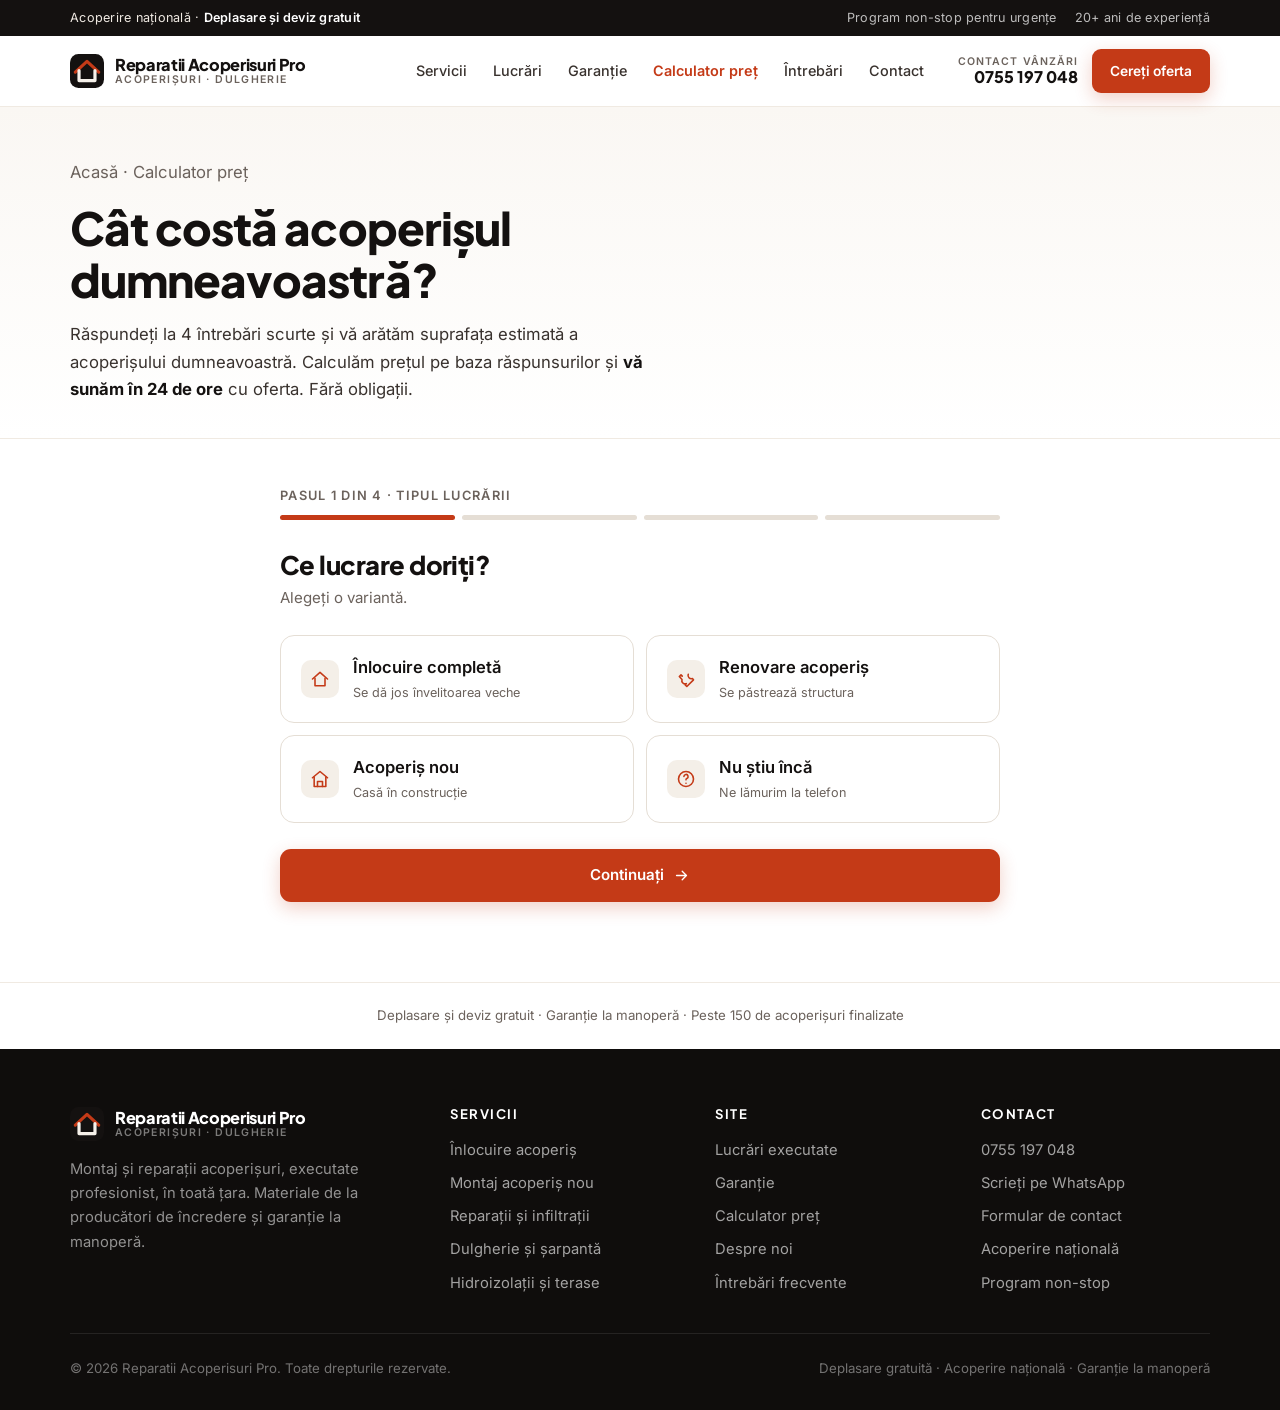
==== calculator-pret/index.html @ f105ec43 "Reparatii Acoperisuri Pro - site initial" ====
<!DOCTYPE html>
<html lang="ro" class="is-loading">
<head>
<meta charset="UTF-8">
<meta name="viewport" content="width=device-width, initial-scale=1">
<title>Calculator preț acoperiș — aflați suprafața acoperișului | Reparatii Acoperisuri Pro</title>
<meta name="description" content="Calculați în 1 minut suprafața acoperișului dumneavoastră și primiți prețul prin telefon în 24 de ore. Deplasare și deviz gratuit, garanție la manoperă.">
<link rel="canonical" href="https://reparatii-acoperisuri-pro.ro/calculator-pret/">
<meta name="robots" content="index, follow, max-image-preview:large">
<meta name="theme-color" content="#ffffff">
<meta property="og:type" content="website">
<meta property="og:locale" content="ro_RO">
<meta property="og:site_name" content="Reparatii Acoperisuri Pro">
<meta property="og:title" content="Calculator preț acoperiș — aflați suprafața acoperișului | Reparatii Acoperisuri Pro">
<meta property="og:description" content="Calculați în 1 minut suprafața acoperișului dumneavoastră și primiți prețul prin telefon în 24 de ore. Deplasare și deviz gratuit, garanție la manoperă.">
<meta property="og:url" content="https://reparatii-acoperisuri-pro.ro/calculator-pret/">
<meta property="og:image" content="https://reparatii-acoperisuri-pro.ro/images/hero-1.webp">
<link rel="icon" href="/favicon.svg" type="image/svg+xml">
<link rel="manifest" href="/site.webmanifest">
<link rel="stylesheet" href="/assets/fonts.css">
<link rel="stylesheet" href="/assets/style.css">

<!-- Google tag (gtag.js) -->
<script async src="https://www.googletagmanager.com/gtag/js?id=AW-18389001468"></script>
<script>
  window.dataLayer = window.dataLayer || [];
  function gtag(){dataLayer.push(arguments);}
  gtag('js', new Date());
  gtag('config', 'AW-18389001468');
</script>
</head>
<body>
<div class="loader" id="loader" aria-hidden="true">
  <svg viewBox="0 0 32 32" fill="none">
    <path class="roof" d="M5 17 L16 7 L27 17" stroke="#C94A1B" stroke-width="3" stroke-linecap="round" stroke-linejoin="round"/>
    <path class="wall" d="M8.5 15.5 L8.5 25 L23.5 25 L23.5 15.5" stroke="#F6F1EA" stroke-width="3" stroke-linecap="round" stroke-linejoin="round"/>
    <line class="tile" x1="12.5" y1="11.3" x2="19.5" y2="11.3" stroke="#F6F1EA" stroke-width="1.6" stroke-linecap="round"/>
    <line class="tile" x1="10.3" y1="14.1" x2="21.7" y2="14.1" stroke="#F6F1EA" stroke-width="1.6" stroke-linecap="round"/>
  </svg>
</div>
<noscript><style>html.is-loading{overflow:visible!important}.loader{display:none!important}</style></noscript>

<div class="topbar"><div class="wrap">
  <span>Acoperire națională · <b>Deplasare și deviz gratuit</b></span>
  <span class="tb-r"><span>Program non-stop pentru urgențe</span><span>20+ ani de experiență</span></span>
</div></div>

<header class="hdr">
  <div class="wrap">
    <a class="brand" href="/"><svg viewBox="0 0 32 32" aria-hidden="true"><rect width="32" height="32" rx="8" fill="#141110"/><path d="M5 17 L16 7 L27 17" stroke="#c43a17" stroke-width="3" stroke-linecap="round" stroke-linejoin="round" fill="none"/><path d="M8.5 15.5 L8.5 25 L23.5 25 L23.5 15.5" stroke="#F6F1EA" stroke-width="3" stroke-linecap="round" stroke-linejoin="round" fill="none"/></svg><span class="brand-t"><b>Reparatii Acoperisuri Pro</b><span>Acoperișuri · Dulgherie</span></span></a>
    <nav class="nav"><a href="/servicii/">Servicii</a><a href="/lucrari/">Lucrări</a><a href="/recenzii/">Garanție</a><a href="/calculator-pret/" class="on">Calculator preț</a><a href="/intrebari-frecvente/">Întrebări</a><a href="/contact/">Contact</a></nav>
    <div class="hdr-cta">
      <a class="hdr-tel" href="tel:+40755197048"><span>Contact vânzări</span><b>0755 197 048</b></a>
      <a class="btn btn-p btn-sm" href="/calculator-pret/">Cereți oferta</a>
    </div>
    <button class="burger" aria-label="Meniu" aria-expanded="false"><span></span></button>
  </div>
  <nav class="mnav">
    <a href="/servicii/">Servicii</a><a href="/lucrari/">Lucrări</a><a href="/recenzii/">Garanție</a><a href="/calculator-pret/" class="on">Calculator preț</a><a href="/intrebari-frecvente/">Întrebări</a><a href="/contact/">Contact</a>
    <div class="m-act">
      <a class="btn btn-d btn-blk" href="tel:+40755197048"><svg viewBox="0 0 24 24" fill="none" stroke="currentColor" stroke-width="1.9" stroke-linecap="round" stroke-linejoin="round" aria-hidden="true"><path d="M22 16.9v3a2 2 0 0 1-2.2 2 19.8 19.8 0 0 1-8.6-3.1 19.5 19.5 0 0 1-6-6A19.8 19.8 0 0 1 2.1 4.2 2 2 0 0 1 4.1 2h3a2 2 0 0 1 2 1.7c.1 1 .4 1.9.7 2.8a2 2 0 0 1-.5 2.1L8.1 9.9a16 16 0 0 0 6 6l1.3-1.2a2 2 0 0 1 2.1-.5c.9.3 1.8.6 2.8.7a2 2 0 0 1 1.7 2z"/></svg> 0755 197 048</a>
      <a class="btn btn-p btn-blk" href="/calculator-pret/">Cereți oferta</a>
    </div>
  </nav>
</header>
<main>
<section class="calc-hero">
  <div class="wrap">
    <p class="crumb"><a href="/">Acasă</a> · Calculator preț</p>
    <h1>Cât costă acoperișul dumneavoastră?</h1>
    <p>Răspundeți la 4 întrebări scurte și vă arătăm suprafața estimată a acoperișului dumneavoastră. Calculăm prețul pe baza răspunsurilor și <b>vă sunăm în 24 de ore</b> cu oferta. Fără obligații.</p>
  </div>
</section>

<div class="calcwrap" id="calc">
  <p class="prog-l">Pasul 1 din 4 · Tipul lucrării</p>
  <div class="prog"><i class="on"></i><i></i><i></i><i></i></div>

  <!-- STEP 1 -->
  <div class="stepbox on">
    <h2>Ce lucrare doriți?</h2>
    <p class="sh">Alegeți o variantă.</p>
    <div class="ferr">Vă rugăm să alegeți o variantă pentru a continua.</div>
    <div class="opts">
      <button type="button" class="opt" data-k="lucrare" data-v="Înlocuire completă"><span class="oi"><svg viewBox="0 0 24 24" fill="none" stroke="currentColor" stroke-width="1.9" stroke-linecap="round" stroke-linejoin="round" aria-hidden="true"><path d="M3 12L12 4l9 8"/><path d="M6 11v9h12v-9"/></svg></span><span>Înlocuire completă<small>Se dă jos învelitoarea veche</small></span></button>
      <button type="button" class="opt" data-k="lucrare" data-v="Renovare acoperiș"><span class="oi"><svg viewBox="0 0 24 24" fill="none" stroke="currentColor" stroke-width="1.9" stroke-linecap="round" stroke-linejoin="round" aria-hidden="true"><path d="M14.7 6.3a4 4 0 0 0 5 5.2L21 13l-8 8-2-2 1.4-1.4a4 4 0 0 1-5.2-5L4 9l2-2 1.5 1.5"/></svg></span><span>Renovare acoperiș<small>Se păstrează structura</small></span></button>
      <button type="button" class="opt" data-k="lucrare" data-v="Acoperiș nou"><span class="oi"><svg viewBox="0 0 24 24" fill="none" stroke="currentColor" stroke-width="1.9" stroke-linecap="round" stroke-linejoin="round" aria-hidden="true"><path d="M3 10.5L12 3l9 7.5"/><path d="M5 9.5V21h14V9.5"/><path d="M9 21v-6h6v6"/></svg></span><span>Acoperiș nou<small>Casă în construcție</small></span></button>
      <button type="button" class="opt" data-k="lucrare" data-v="Nu știu încă"><span class="oi"><svg viewBox="0 0 24 24" fill="none" stroke="currentColor" stroke-width="1.9" stroke-linecap="round" stroke-linejoin="round" aria-hidden="true"><circle cx="12" cy="12" r="9"/><path d="M9.5 9a2.5 2.5 0 1 1 3.5 2.3c-.6.3-1 .9-1 1.7"/><path d="M12 17h.01"/></svg></span><span>Nu știu încă<small>Ne lămurim la telefon</small></span></button>
    </div>
    <div class="navrow"><button type="button" class="btn btn-p" data-next>Continuați <svg viewBox="0 0 24 24" fill="none" stroke="currentColor" stroke-width="1.9" stroke-linecap="round" stroke-linejoin="round" aria-hidden="true"><path d="M5 12h14M13 6l6 6-6 6"/></svg></button></div>
  </div>

  <!-- STEP 2 -->
  <div class="stepbox">
    <h2>Ce formă are acoperișul?</h2>
    <p class="sh">Alegeți varianta cea mai apropiată.</p>
    <div class="ferr">Vă rugăm să alegeți o variantă pentru a continua.</div>
    <div class="opts">
      <button type="button" class="opt" data-k="forma" data-v="In doua ape"><span class="oi"><svg viewBox="0 0 24 24" fill="none" stroke="currentColor" stroke-width="1.9" stroke-linecap="round" stroke-linejoin="round" aria-hidden="true"><path d="M2 14L12 4l10 10"/><path d="M5 14v6h14v-6"/></svg></span><span>În două ape<small>Cea mai întâlnită formă</small></span></button>
      <button type="button" class="opt" data-k="forma" data-v="In patru ape"><span class="oi"><svg viewBox="0 0 24 24" fill="none" stroke="currentColor" stroke-width="1.9" stroke-linecap="round" stroke-linejoin="round" aria-hidden="true"><path d="M2 13l10-8 10 8"/><path d="M7 13l5-5 5 5"/><path d="M4 13v7h16v-7"/></svg></span><span>În patru ape<small>Pante pe toate laturile</small></span></button>
      <button type="button" class="opt" data-k="forma" data-v="Sarpanta complexa"><span class="oi"><svg viewBox="0 0 24 24" fill="none" stroke="currentColor" stroke-width="1.9" stroke-linecap="round" stroke-linejoin="round" aria-hidden="true"><path d="M2 12l5-5 5 5"/><path d="M12 12l5-5 5 5"/><path d="M4 12v8h16v-8"/></svg></span><span>Șarpantă complexă<small>Lucarne, dolii, forme multiple</small></span></button>
      <button type="button" class="opt" data-k="forma" data-v="Acoperis plat"><span class="oi"><svg viewBox="0 0 24 24" fill="none" stroke="currentColor" stroke-width="1.9" stroke-linecap="round" stroke-linejoin="round" aria-hidden="true"><path d="M3 9h18"/><path d="M5 9v11h14V9"/><path d="M3 9l9-4 9 4"/></svg></span><span>Acoperiș plat<small>Terasă sau pantă minimă</small></span></button>
    </div>
    <div class="navrow"><button type="button" class="btn btn-o" data-back>Înapoi</button><button type="button" class="btn btn-p" data-next>Continuați <svg viewBox="0 0 24 24" fill="none" stroke="currentColor" stroke-width="1.9" stroke-linecap="round" stroke-linejoin="round" aria-hidden="true"><path d="M5 12h14M13 6l6 6-6 6"/></svg></button></div>
  </div>

  <!-- STEP 3 -->
  <div class="stepbox">
    <h2>Dimensiunile clădirii și învelitoarea actuală</h2>
    <p class="sh">Este suficientă dimensiunea aproximativă, în metri.</p>
    <div class="ferr">Vă rugăm să completați ambele dimensiuni și să alegeți învelitoarea actuală.</div>
    <div class="f2" style="margin-bottom:18px">
      <div class="field"><label for="lng">Lungimea clădirii (m)</label><input id="lng" name="lungime" type="number" inputmode="decimal" min="1" step="0.5" placeholder="ex. 12"></div>
      <div class="field"><label for="lat">Lățimea clădirii (m)</label><input id="lat" name="latime" type="number" inputmode="decimal" min="1" step="0.5" placeholder="ex. 9"></div>
    </div>
    <p class="prog-l" style="margin-bottom:11px">Învelitoarea actuală</p>
    <div class="opts">
      <button type="button" class="opt" data-k="invelitoare" data-v="Țiglă ceramică"><span class="oi"><svg viewBox="0 0 24 24" fill="none" stroke="currentColor" stroke-width="1.9" stroke-linecap="round" stroke-linejoin="round" aria-hidden="true"><path d="M12 2l9 5-9 5-9-5z"/><path d="M3 12l9 5 9-5"/><path d="M3 17l9 5 9-5"/></svg></span><span>Țiglă ceramică</span></button>
      <button type="button" class="opt" data-k="invelitoare" data-v="Țiglă metalică"><span class="oi"><svg viewBox="0 0 24 24" fill="none" stroke="currentColor" stroke-width="1.9" stroke-linecap="round" stroke-linejoin="round" aria-hidden="true"><path d="M12 2l9 5-9 5-9-5z"/><path d="M3 12l9 5 9-5"/><path d="M3 17l9 5 9-5"/></svg></span><span>Țiglă metalică</span></button>
      <button type="button" class="opt" data-k="invelitoare" data-v="Azbociment (eternit)"><span class="oi"><svg viewBox="0 0 24 24" fill="none" stroke="currentColor" stroke-width="1.9" stroke-linecap="round" stroke-linejoin="round" aria-hidden="true"><path d="M12 2l9 5-9 5-9-5z"/><path d="M3 12l9 5 9-5"/><path d="M3 17l9 5 9-5"/></svg></span><span>Azbociment (eternit)</span></button>
      <button type="button" class="opt" data-k="invelitoare" data-v="Tablă"><span class="oi"><svg viewBox="0 0 24 24" fill="none" stroke="currentColor" stroke-width="1.9" stroke-linecap="round" stroke-linejoin="round" aria-hidden="true"><path d="M12 2l9 5-9 5-9-5z"/><path d="M3 12l9 5 9-5"/><path d="M3 17l9 5 9-5"/></svg></span><span>Tablă</span></button>
      <button type="button" class="opt" data-k="invelitoare" data-v="Șindrilă"><span class="oi"><svg viewBox="0 0 24 24" fill="none" stroke="currentColor" stroke-width="1.9" stroke-linecap="round" stroke-linejoin="round" aria-hidden="true"><path d="M12 2l9 5-9 5-9-5z"/><path d="M3 12l9 5 9-5"/><path d="M3 17l9 5 9-5"/></svg></span><span>Șindrilă</span></button>
      <button type="button" class="opt" data-k="invelitoare" data-v="Nu este nimic montat"><span class="oi"><svg viewBox="0 0 24 24" fill="none" stroke="currentColor" stroke-width="1.9" stroke-linecap="round" stroke-linejoin="round" aria-hidden="true"><path d="M12 2l9 5-9 5-9-5z"/><path d="M3 12l9 5 9-5"/><path d="M3 17l9 5 9-5"/></svg></span><span>Nu este nimic montat</span></button>
    </div>
    <div class="res">
      <span>Suprafața estimată a acoperișului</span>
      <b id="mpOut">– m²</b>
      <p>Valoare orientativă, calculată din dimensiunile introduse. Suprafața exactă rezultă din măsurătoarea gratuită la fața locului.</p>
    </div>
    <div class="navrow"><button type="button" class="btn btn-o" data-back>Înapoi</button><button type="button" class="btn btn-p" data-next>Continuați <svg viewBox="0 0 24 24" fill="none" stroke="currentColor" stroke-width="1.9" stroke-linecap="round" stroke-linejoin="round" aria-hidden="true"><path d="M5 12h14M13 6l6 6-6 6"/></svg></button></div>
  </div>

  <!-- STEP 4 -->
  <div class="stepbox">
    <h2>Unde vă trimitem prețul?</h2>
    <p class="sh">Calculăm prețul pe baza răspunsurilor dumneavoastră și vă sunăm în 24 de ore.</p>
    <div class="ferr">Vă rugăm să completați numele, telefonul și localitatea.</div>
    <form id="calcForm" novalidate>
      <input class="hp" type="text" name="company" tabindex="-1" autocomplete="off" aria-hidden="true">
      <div class="fgrid">
        <div class="f2">
          <div class="field"><label for="cn">Nume <i>*</i></label><input id="cn" name="nume" type="text" autocomplete="name" placeholder="Numele dumneavoastră"></div>
          <div class="field"><label for="cp">Telefon <i>*</i></label><input id="cp" name="telefon" type="tel" inputmode="tel" autocomplete="tel" placeholder="07xx xxx xxx"></div>
        </div>
        <div class="field"><label for="co">Localitate / județ <i>*</i></label><input id="co" name="oras" type="text" placeholder="Unde este lucrarea?"></div>
      </div>
      <div class="navrow"><button type="button" class="btn btn-o" data-back>Înapoi</button><button class="btn btn-p" type="submit">Trimiteți solicitarea</button></div>
      <p class="fnote" style="margin-top:14px">Fără obligații. Sau sunați direct: <a href="tel:+40755197048"><b>0755 197 048</b></a></p>
    </form>
  </div>

  <div class="calc-done" id="calcDone">
    <h2>Solicitarea a fost pregătită</h2>
    <p id="doneSum" style="font-weight:600"></p>
    <p>Solicitarea a fost trimisă pe email, cu toate datele completate. Vă sunăm în cel mai scurt timp cu prețul pentru lucrarea dumneavoastră.</p>
    <a class="btn btn-p" href="tel:+40755197048"><svg viewBox="0 0 24 24" fill="none" stroke="currentColor" stroke-width="1.9" stroke-linecap="round" stroke-linejoin="round" aria-hidden="true"><path d="M22 16.9v3a2 2 0 0 1-2.2 2 19.8 19.8 0 0 1-8.6-3.1 19.5 19.5 0 0 1-6-6A19.8 19.8 0 0 1 2.1 4.2 2 2 0 0 1 4.1 2h3a2 2 0 0 1 2 1.7c.1 1 .4 1.9.7 2.8a2 2 0 0 1-.5 2.1L8.1 9.9a16 16 0 0 0 6 6l1.3-1.2a2 2 0 0 1 2.1-.5c.9.3 1.8.6 2.8.7a2 2 0 0 1 1.7 2z"/></svg> Sau sunați acum · 0755 197 048</a>
  </div>
</div>

<div class="miniftr"><div class="wrap">Deplasare și deviz gratuit · Garanție la manoperă · Peste 150 de acoperișuri finalizate</div></div>
</main><nav class="bar" aria-label="Acțiuni rapide">
  <a class="b1" href="tel:+40755197048"><svg viewBox="0 0 24 24" fill="none" stroke="currentColor" stroke-width="1.9" stroke-linecap="round" stroke-linejoin="round" aria-hidden="true"><path d="M22 16.9v3a2 2 0 0 1-2.2 2 19.8 19.8 0 0 1-8.6-3.1 19.5 19.5 0 0 1-6-6A19.8 19.8 0 0 1 2.1 4.2 2 2 0 0 1 4.1 2h3a2 2 0 0 1 2 1.7c.1 1 .4 1.9.7 2.8a2 2 0 0 1-.5 2.1L8.1 9.9a16 16 0 0 0 6 6l1.3-1.2a2 2 0 0 1 2.1-.5c.9.3 1.8.6 2.8.7a2 2 0 0 1 1.7 2z"/></svg><span>Sunați</span></a>
  <a class="b2" href="https://wa.me/40755197048?text=Bun%C4%83%20ziua%21%20A%C8%99%20dori%20o%20ofert%C4%83%20pentru%20lucr%C4%83ri%20la%20acoperi%C8%99." target="_blank" rel="noopener"><svg viewBox="0 0 24 24" fill="currentColor" aria-hidden="true"><path d="M17.472 14.382c-.297-.149-1.758-.867-2.03-.967-.273-.099-.471-.148-.67.15-.197.297-.767.966-.94 1.164-.173.199-.347.223-.644.075-.297-.15-1.255-.463-2.39-1.475-.883-.788-1.48-1.761-1.653-2.059-.173-.297-.018-.458.13-.606.134-.133.298-.347.446-.52.149-.174.198-.298.298-.497.099-.198.05-.371-.025-.52-.075-.149-.669-1.612-.916-2.207-.242-.579-.487-.5-.669-.51-.173-.008-.371-.01-.57-.01-.198 0-.52.074-.792.372-.272.297-1.04 1.016-1.04 2.479 0 1.462 1.065 2.875 1.213 3.074.149.198 2.096 3.2 5.077 4.487.709.306 1.262.489 1.694.625.712.227 1.36.195 1.871.118.571-.085 1.758-.719 2.006-1.413.248-.694.248-1.289.173-1.413-.074-.124-.272-.198-.57-.347m-5.421 7.403h-.004a9.87 9.87 0 01-5.031-1.378l-.361-.214-3.741.982.998-3.648-.235-.374a9.86 9.86 0 01-1.51-5.26c.001-5.45 4.436-9.884 9.888-9.884 2.64 0 5.122 1.03 6.988 2.898a9.825 9.825 0 012.893 6.994c-.003 5.45-4.437 9.884-9.885 9.884m8.413-18.297A11.815 11.815 0 0012.05 0C5.495 0 .16 5.335.157 11.892c0 2.096.547 4.142 1.588 5.945L.057 24l6.305-1.654a11.882 11.882 0 005.683 1.448h.005c6.554 0 11.89-5.335 11.893-11.893a11.821 11.821 0 00-3.48-8.413Z"/></svg><span>WhatsApp</span></a>
  <a class="b3" href="/calculator-pret/"><svg viewBox="0 0 24 24" fill="none" stroke="currentColor" stroke-width="1.9" stroke-linecap="round" stroke-linejoin="round" aria-hidden="true"><rect x="4" y="2" width="16" height="20" rx="2"/><path d="M8 6h8M8 10h2M12 10h2M16 10h.01M8 14h2M12 14h2M16 14h.01M8 18h6"/></svg><span>Ofertă</span></a>
</nav><footer class="ftr">
  <div class="wrap">
    <div class="ftr-g">
      <div>
        <a class="brand" href="/"><svg viewBox="0 0 32 32" aria-hidden="true"><rect width="32" height="32" rx="8" fill="#141110"/><path d="M5 17 L16 7 L27 17" stroke="#c43a17" stroke-width="3" stroke-linecap="round" stroke-linejoin="round" fill="none"/><path d="M8.5 15.5 L8.5 25 L23.5 25 L23.5 15.5" stroke="#F6F1EA" stroke-width="3" stroke-linecap="round" stroke-linejoin="round" fill="none"/></svg><span class="brand-t"><b>Reparatii Acoperisuri Pro</b><span>Acoperișuri · Dulgherie</span></span></a>
        <p class="fdesc">Montaj și reparații acoperișuri, executate profesionist, în toată țara. Materiale de la producători de încredere și garanție la manoperă.</p>
      </div>
      <div>
        <h4>Servicii</h4>
        <ul>
          <li><a href="/servicii/">Înlocuire acoperiș</a></li>
          <li><a href="/servicii/">Montaj acoperiș nou</a></li>
          <li><a href="/servicii/">Reparații și infiltrații</a></li>
          <li><a href="/servicii/">Dulgherie și șarpantă</a></li>
          <li><a href="/servicii/">Hidroizolații și terase</a></li>
        </ul>
      </div>
      <div>
        <h4>Site</h4>
        <ul>
          <li><a href="/lucrari/">Lucrări executate</a></li>
          <li><a href="/recenzii/">Garanție</a></li>
          <li><a href="/calculator-pret/">Calculator preț</a></li>
          <li><a href="/despre/">Despre noi</a></li>
          <li><a href="/intrebari-frecvente/">Întrebări frecvente</a></li>
        </ul>
      </div>
      <div>
        <h4>Contact</h4>
        <ul>
          <li><a href="tel:+40755197048">0755 197 048</a></li>
          <li><a href="https://wa.me/40755197048?text=Bun%C4%83%20ziua%21%20A%C8%99%20dori%20o%20ofert%C4%83%20pentru%20lucr%C4%83ri%20la%20acoperi%C8%99." target="_blank" rel="noopener">Scrieți pe WhatsApp</a></li>
          <li><a href="/contact/">Formular de contact</a></li>
          <li>Acoperire națională</li>
          <li>Program non-stop</li>
        </ul>
      </div>
    </div>
    <div class="ftr-b">
      <span>© <span data-yr></span> Reparatii Acoperisuri Pro. Toate drepturile rezervate.</span>
      <span>Deplasare gratuită · Acoperire națională · Garanție la manoperă</span>
    </div>
  </div>
</footer>
<div class="lb" id="lb"><button class="lb-x" aria-label="Închide">×</button><img src="" alt=""></div>
<script src="/assets/script.js" defer></script>
</body>
</html>
---- assets/fonts.css ----
/* Self-hosted fonts (Inter + Plus Jakarta Sans) — replaces Google Fonts CDN */
@font-face{font-family:'Inter';font-style:normal;font-weight:400;font-display:swap;src:url(./fonts/inter-400-latin-ext.woff2) format('woff2');unicode-range:U+0100-02BA,U+02BD-02C5,U+02C7-02CC,U+02CE-02D7,U+02DD-02FF,U+0304,U+0308,U+0329,U+1D00-1DBF,U+1E00-1E9F,U+1EF2-1EFF,U+2020,U+20A0-20AB,U+20AD-20C0,U+2113,U+2C60-2C7F,U+A720-A7FF}
@font-face{font-family:'Inter';font-style:normal;font-weight:400;font-display:swap;src:url(./fonts/inter-400-latin.woff2) format('woff2');unicode-range:U+0000-00FF,U+0131,U+0152-0153,U+02BB-02BC,U+02C6,U+02DA,U+02DC,U+0304,U+0308,U+0329,U+2000-206F,U+20AC,U+2122,U+2191,U+2193,U+2212,U+2215,U+FEFF,U+FFFD}
@font-face{font-family:'Inter';font-style:normal;font-weight:500;font-display:swap;src:url(./fonts/inter-500-latin-ext.woff2) format('woff2');unicode-range:U+0100-02BA,U+02BD-02C5,U+02C7-02CC,U+02CE-02D7,U+02DD-02FF,U+0304,U+0308,U+0329,U+1D00-1DBF,U+1E00-1E9F,U+1EF2-1EFF,U+2020,U+20A0-20AB,U+20AD-20C0,U+2113,U+2C60-2C7F,U+A720-A7FF}
@font-face{font-family:'Inter';font-style:normal;font-weight:500;font-display:swap;src:url(./fonts/inter-500-latin.woff2) format('woff2');unicode-range:U+0000-00FF,U+0131,U+0152-0153,U+02BB-02BC,U+02C6,U+02DA,U+02DC,U+0304,U+0308,U+0329,U+2000-206F,U+20AC,U+2122,U+2191,U+2193,U+2212,U+2215,U+FEFF,U+FFFD}
@font-face{font-family:'Inter';font-style:normal;font-weight:600;font-display:swap;src:url(./fonts/inter-600-latin-ext.woff2) format('woff2');unicode-range:U+0100-02BA,U+02BD-02C5,U+02C7-02CC,U+02CE-02D7,U+02DD-02FF,U+0304,U+0308,U+0329,U+1D00-1DBF,U+1E00-1E9F,U+1EF2-1EFF,U+2020,U+20A0-20AB,U+20AD-20C0,U+2113,U+2C60-2C7F,U+A720-A7FF}
@font-face{font-family:'Inter';font-style:normal;font-weight:600;font-display:swap;src:url(./fonts/inter-600-latin.woff2) format('woff2');unicode-range:U+0000-00FF,U+0131,U+0152-0153,U+02BB-02BC,U+02C6,U+02DA,U+02DC,U+0304,U+0308,U+0329,U+2000-206F,U+20AC,U+2122,U+2191,U+2193,U+2212,U+2215,U+FEFF,U+FFFD}
@font-face{font-family:'Inter';font-style:normal;font-weight:700;font-display:swap;src:url(./fonts/inter-700-latin-ext.woff2) format('woff2');unicode-range:U+0100-02BA,U+02BD-02C5,U+02C7-02CC,U+02CE-02D7,U+02DD-02FF,U+0304,U+0308,U+0329,U+1D00-1DBF,U+1E00-1E9F,U+1EF2-1EFF,U+2020,U+20A0-20AB,U+20AD-20C0,U+2113,U+2C60-2C7F,U+A720-A7FF}
@font-face{font-family:'Inter';font-style:normal;font-weight:700;font-display:swap;src:url(./fonts/inter-700-latin.woff2) format('woff2');unicode-range:U+0000-00FF,U+0131,U+0152-0153,U+02BB-02BC,U+02C6,U+02DA,U+02DC,U+0304,U+0308,U+0329,U+2000-206F,U+20AC,U+2122,U+2191,U+2193,U+2212,U+2215,U+FEFF,U+FFFD}
@font-face{font-family:'Plus Jakarta Sans';font-style:normal;font-weight:700;font-display:swap;src:url(./fonts/jakarta-700-latin-ext.woff2) format('woff2');unicode-range:U+0100-02BA,U+02BD-02C5,U+02C7-02CC,U+02CE-02D7,U+02DD-02FF,U+0304,U+0308,U+0329,U+1D00-1DBF,U+1E00-1E9F,U+1EF2-1EFF,U+2020,U+20A0-20AB,U+20AD-20C0,U+2113,U+2C60-2C7F,U+A720-A7FF}
@font-face{font-family:'Plus Jakarta Sans';font-style:normal;font-weight:700;font-display:swap;src:url(./fonts/jakarta-700-latin.woff2) format('woff2');unicode-range:U+0000-00FF,U+0131,U+0152-0153,U+02BB-02BC,U+02C6,U+02DA,U+02DC,U+0304,U+0308,U+0329,U+2000-206F,U+20AC,U+2122,U+2191,U+2193,U+2212,U+2215,U+FEFF,U+FFFD}
@font-face{font-family:'Plus Jakarta Sans';font-style:normal;font-weight:800;font-display:swap;src:url(./fonts/jakarta-800-latin-ext.woff2) format('woff2');unicode-range:U+0100-02BA,U+02BD-02C5,U+02C7-02CC,U+02CE-02D7,U+02DD-02FF,U+0304,U+0308,U+0329,U+1D00-1DBF,U+1E00-1E9F,U+1EF2-1EFF,U+2020,U+20A0-20AB,U+20AD-20C0,U+2113,U+2C60-2C7F,U+A720-A7FF}
@font-face{font-family:'Plus Jakarta Sans';font-style:normal;font-weight:800;font-display:swap;src:url(./fonts/jakarta-800-latin.woff2) format('woff2');unicode-range:U+0000-00FF,U+0131,U+0152-0153,U+02BB-02BC,U+02C6,U+02DA,U+02DC,U+0304,U+0308,U+0329,U+2000-206F,U+20AC,U+2122,U+2191,U+2193,U+2212,U+2215,U+FEFF,U+FFFD}
---- assets/style.css ----
/* Reparatii Acoperisuri Pro — reparatii-acoperisuri-pro.ro */
:root{
  --ink:#141110;
  --ink-2:#39322e;
  --muted:#6b625c;
  --line:#e5ded5;
  --line-2:#f0eae2;
  --bg:#ffffff;
  --soft:#faf7f3;
  --soft-2:#f4efe8;
  --brand:#c43a17;
  --brand-d:#a02d0f;
  --brand-soft:#fdf1ec;
  --green:#1f7a4d;
  --star:#fbbc04;
  --r:14px;
  --r-lg:22px;
  --shadow:0 1px 2px rgba(20,17,16,.04),0 8px 30px rgba(20,17,16,.06);
  --shadow-lg:0 2px 6px rgba(20,17,16,.05),0 24px 60px rgba(20,17,16,.12);
  --max:1180px;
  --ff:"Inter",-apple-system,BlinkMacSystemFont,"Segoe UI",Roboto,sans-serif;
  --fh:"Plus Jakarta Sans","Inter",sans-serif;
}
*,*::before,*::after{box-sizing:border-box;margin:0;padding:0}
html{scroll-behavior:smooth;-webkit-text-size-adjust:100%}
body{
  font-family:var(--ff);color:var(--ink);background:var(--bg);
  font-size:16.5px;line-height:1.65;-webkit-font-smoothing:antialiased;
  overflow-x:hidden;padding-bottom:0;
}
img{max-width:100%;display:block}
a{color:inherit;text-decoration:none}
button,input,select,textarea{font:inherit;color:inherit}
h1,h2,h3,h4{font-family:var(--fh);font-weight:800;line-height:1.14;letter-spacing:-.021em}
h2{font-size:clamp(1.7rem,3.6vw,2.5rem)}
h3{font-size:1.18rem;font-weight:700;letter-spacing:-.012em}
p{color:var(--ink-2)}
.wrap{width:100%;max-width:var(--max);margin:0 auto;padding:0 20px}
.sr{position:absolute;width:1px;height:1px;overflow:hidden;clip:rect(0 0 0 0);white-space:nowrap}

/* ---------- top strip ---------- */
.topbar{background:var(--ink);color:#efe9e2;font-size:.79rem;letter-spacing:.02em}
.topbar .wrap{display:flex;gap:16px;align-items:center;justify-content:space-between;min-height:36px;flex-wrap:wrap}
.topbar b{color:#fff;font-weight:600}
.topbar .tb-r{display:flex;gap:18px;align-items:center;color:rgba(255,255,255,.72)}

/* ---------- header ---------- */
.hdr{position:sticky;top:0;z-index:80;background:rgba(255,255,255,.92);backdrop-filter:saturate(160%) blur(12px);border-bottom:1px solid var(--line-2)}
.hdr.stuck{box-shadow:0 6px 26px rgba(20,17,16,.07)}
.hdr .wrap{display:flex;align-items:center;gap:22px;min-height:70px}
.brand{display:flex;align-items:center;gap:11px;flex-shrink:0}
.brand svg{width:34px;height:34px;flex-shrink:0}
.brand-t{display:flex;flex-direction:column;line-height:1.1}
.brand-t b{font-family:var(--fh);font-weight:800;font-size:1.02rem;letter-spacing:-.02em}
.brand-t span{font-size:.66rem;text-transform:uppercase;letter-spacing:.13em;color:var(--muted);font-weight:600}
.nav{display:flex;gap:2px;margin-left:auto}
.nav a{padding:9px 12px;border-radius:9px;font-size:.9rem;font-weight:500;color:var(--ink-2);transition:.18s}
.nav a:hover{background:var(--soft-2);color:var(--ink)}
.nav a.on{color:var(--brand);font-weight:600}
.hdr-cta{display:flex;align-items:center;gap:14px;flex-shrink:0}
.hdr-tel{display:flex;flex-direction:column;line-height:1.15;text-align:right}
.hdr-tel span{font-size:.66rem;text-transform:uppercase;letter-spacing:.1em;color:var(--muted);font-weight:600}
.hdr-tel b{font-family:var(--fh);font-weight:800;font-size:1rem}
.burger{display:none;width:42px;height:42px;border:1px solid var(--line);border-radius:11px;background:#fff;align-items:center;justify-content:center;cursor:pointer;margin-left:auto}
.burger span{display:block;width:18px;height:2px;background:var(--ink);position:relative;border-radius:2px;transition:.2s}
.burger span::before,.burger span::after{content:"";position:absolute;left:0;width:18px;height:2px;background:var(--ink);border-radius:2px;transition:.2s}
.burger span::before{top:-6px}.burger span::after{top:6px}
.burger.on span{background:transparent}
.burger.on span::before{top:0;transform:rotate(45deg)}
.burger.on span::after{top:0;transform:rotate(-45deg)}
.mnav{display:none;border-top:1px solid var(--line-2);background:#fff}
.mnav.open{display:block}
.mnav a{display:block;padding:13px 20px;border-bottom:1px solid var(--line-2);font-weight:500}
.mnav a.on{color:var(--brand);font-weight:700}
.mnav .m-act{padding:16px 20px 20px;display:grid;gap:9px}

/* ---------- buttons ---------- */
.btn{display:inline-flex;align-items:center;justify-content:center;gap:9px;padding:13px 24px;border-radius:11px;font-weight:600;font-size:.94rem;border:1px solid transparent;cursor:pointer;transition:.2s;text-align:center}
.btn svg{width:17px;height:17px}
.btn-p{background:var(--brand);color:#fff;box-shadow:0 6px 18px rgba(196,58,23,.24)}
.btn-p:hover{background:var(--brand-d);transform:translateY(-1px)}
.btn-o{background:#fff;border-color:var(--line);color:var(--ink)}
.btn-o:hover{border-color:var(--ink);background:var(--soft)}
.btn-d{background:var(--ink);color:#fff}
.btn-d:hover{background:#2a2422}
.btn-w{background:#1fa855;color:#fff}
.btn-w:hover{background:#188544}
.btn-sm{padding:10px 17px;font-size:.86rem;border-radius:9px}
.btn-blk{width:100%}

/* ---------- hero ---------- */
.hero{background:linear-gradient(180deg,var(--soft) 0%,#fff 78%);border-bottom:1px solid var(--line-2);padding:52px 0 60px;position:relative;overflow:hidden}
.hero::before{content:"";position:absolute;inset:0;background:url("/images/hero-1.jpg") center/cover no-repeat;opacity:.055;filter:grayscale(.55)}
.hero .wrap{position:relative}
.hero-grid{display:grid;grid-template-columns:1.08fr .92fr;gap:52px;align-items:start}
.eyebrow{display:inline-flex;align-items:center;gap:8px;font-size:.78rem;font-weight:600;text-transform:uppercase;letter-spacing:.11em;color:var(--brand);background:var(--brand-soft);border:1px solid rgba(196,58,23,.16);padding:6px 14px;border-radius:999px;margin-bottom:20px}
.eyebrow svg{width:14px;height:14px;flex-shrink:0}
.hero h1{font-size:clamp(2.05rem,5vw,3.35rem);margin-bottom:18px}
.hero h1 em{font-style:normal;color:var(--brand)}
.hero .lead{font-size:1.06rem;color:var(--ink-2);max-width:56ch;margin-bottom:24px}
.pills{display:flex;flex-wrap:wrap;gap:9px;margin:22px 0 26px}
.pill{display:inline-flex;align-items:center;gap:7px;background:#fff;border:1px solid var(--line);border-radius:999px;padding:7px 15px;font-size:.85rem;font-weight:500;color:var(--ink-2)}
.pill svg{width:15px;height:15px;color:var(--green)}
.hero-act{display:flex;flex-wrap:wrap;gap:11px;margin-bottom:14px}
.hero-tel{font-size:.9rem;color:var(--muted)}
.hero-tel a{font-weight:700;color:var(--ink);border-bottom:2px solid rgba(196,58,23,.3)}

/* ---------- lead form ---------- */
.formcard{background:#fff;border:1px solid var(--line);border-radius:var(--r-lg);padding:28px;box-shadow:var(--shadow-lg);position:relative}
.formcard::before{content:"";position:absolute;left:0;right:0;top:0;height:4px;background:var(--brand);border-radius:var(--r-lg) var(--r-lg) 0 0}
.formcard h2{font-size:1.42rem;margin-bottom:7px}
.formcard .fsub{font-size:.9rem;color:var(--muted);margin-bottom:20px}
.fgrid{display:grid;gap:13px}
.f2{display:grid;grid-template-columns:1fr 1fr;gap:13px}
.field label{display:block;font-size:.79rem;font-weight:600;color:var(--ink-2);margin-bottom:6px;letter-spacing:.01em}
.field label i{color:var(--brand);font-style:normal}
.field input,.field select,.field textarea{width:100%;padding:12px 14px;border:1px solid var(--line);border-radius:10px;background:var(--soft);transition:.18s;font-size:.94rem}
.field input:focus,.field select:focus,.field textarea:focus{outline:none;border-color:var(--brand);background:#fff;box-shadow:0 0 0 3px rgba(196,58,23,.1)}
.field select{appearance:none;background-image:url("data:image/svg+xml;charset=utf8,%3Csvg xmlns='http://www.w3.org/2000/svg' viewBox='0 0 24 24' fill='none' stroke='%236b625c' stroke-width='2'%3E%3Cpath d='M6 9l6 6 6-6'/%3E%3C/svg%3E");background-repeat:no-repeat;background-position:right 12px center;background-size:17px;padding-right:38px}
.fnote{font-size:.76rem;color:var(--muted);line-height:1.5;text-align:center;margin-top:4px}
.ferr{display:none;background:var(--brand-soft);border:1px solid rgba(196,58,23,.22);color:var(--brand-d);font-size:.84rem;padding:10px 13px;border-radius:9px;margin-bottom:14px}
.ferr.show{display:block}
.fok{display:none;background:#eaf7f0;border:1px solid rgba(31,122,77,.22);color:#14603a;font-size:.88rem;padding:13px 15px;border-radius:10px;margin-bottom:14px}
.fok.show{display:block}
.hp{position:absolute;left:-9999px;opacity:0}

/* ---------- stats strip ---------- */
.strip{border-bottom:1px solid var(--line-2);background:#fff;padding:26px 0}
.strip-in{display:flex;flex-wrap:wrap;align-items:center;justify-content:space-between;gap:20px 32px}
.stat{display:flex;flex-direction:column;gap:1px}
.stat b{font-family:var(--fh);font-weight:800;font-size:1.7rem;letter-spacing:-.03em;color:var(--brand)}
.stat span{font-size:.83rem;color:var(--muted);font-weight:500}
.strip .pill{background:var(--soft)}

/* ---------- sections ---------- */
section{padding:74px 0}
.sec-soft{background:var(--soft)}
.sec-dark{background:var(--ink);color:#f3ece5}
.sec-dark p{color:rgba(243,236,229,.74)}
.kicker{display:inline-block;font-size:.76rem;font-weight:700;text-transform:uppercase;letter-spacing:.15em;color:var(--brand);margin-bottom:12px}
.sec-head{max-width:62ch;margin-bottom:42px}
.sec-head p{font-size:1.02rem;margin-top:13px}
.sec-head.ctr{margin-left:auto;margin-right:auto;text-align:center}

/* ---------- calculator CTA banner ---------- */
.calcbar{background:linear-gradient(105deg,var(--ink) 0%,#3a2a22 100%);border-radius:var(--r-lg);padding:34px 38px;display:flex;align-items:center;gap:28px;flex-wrap:wrap;color:#fff;position:relative;overflow:hidden}
.calcbar::after{content:"";position:absolute;right:-40px;top:-40px;width:220px;height:220px;background:radial-gradient(circle,rgba(196,58,23,.42),transparent 68%)}
.calcbar-ic{width:56px;height:56px;border-radius:15px;background:rgba(255,255,255,.09);display:grid;place-items:center;flex-shrink:0;position:relative}
.calcbar-ic svg{width:27px;height:27px;color:#fff}
.calcbar-tx{flex:1;min-width:230px;position:relative}
.calcbar-tx b{display:block;font-family:var(--fh);font-weight:800;font-size:1.24rem;margin-bottom:4px}
.calcbar-tx span{font-size:.94rem;color:rgba(255,255,255,.72)}
.calcbar .btn{position:relative;flex-shrink:0}

/* ---------- cards ---------- */
.grid{display:grid;gap:20px}
.g2{grid-template-columns:repeat(2,1fr)}
.g3{grid-template-columns:repeat(3,1fr)}
.g4{grid-template-columns:repeat(4,1fr)}
.card{background:#fff;border:1px solid var(--line);border-radius:var(--r-lg);padding:26px;transition:.22s;position:relative}
.card:hover{border-color:rgba(196,58,23,.4);box-shadow:var(--shadow);transform:translateY(-2px)}
.card h3{margin-bottom:9px}
.card p{font-size:.93rem;color:var(--muted)}
.card .ci{width:46px;height:46px;border-radius:13px;background:var(--brand-soft);display:grid;place-items:center;margin-bottom:16px}
.card .ci svg{width:22px;height:22px;color:var(--brand)}
.tag{position:absolute;top:-11px;left:26px;background:var(--brand);color:#fff;font-size:.7rem;font-weight:700;text-transform:uppercase;letter-spacing:.09em;padding:4px 12px;border-radius:999px}
.card-feat{border-color:rgba(196,58,23,.35);box-shadow:0 10px 34px rgba(196,58,23,.09)}

/* service cards with image */
.svc{background:#fff;border:1px solid var(--line);border-radius:var(--r-lg);overflow:hidden;transition:.22s;display:flex;flex-direction:column}
.svc:hover{box-shadow:var(--shadow-lg);transform:translateY(-3px)}
.svc-img{aspect-ratio:16/10;overflow:hidden;background:var(--soft-2)}
.svc-img img{width:100%;height:100%;object-fit:cover;transition:.5s}
.svc:hover .svc-img img{transform:scale(1.05)}
.svc-b{padding:22px 24px 26px;flex:1;display:flex;flex-direction:column}
.svc-b h3{margin-bottom:8px}
.svc-b p{font-size:.92rem;color:var(--muted);flex:1}
.svc-b .lk{margin-top:16px;font-size:.87rem;font-weight:600;color:var(--brand);display:inline-flex;align-items:center;gap:6px}
.svc-b .btn-sm{margin-top:16px;width:100%;justify-content:center}

/* ---------- steps ---------- */
.steps{display:grid;grid-template-columns:repeat(4,1fr);gap:22px;counter-reset:s}
.step{position:relative;padding-top:22px}
.step .n{font-family:var(--fh);font-weight:800;font-size:.85rem;color:var(--brand);letter-spacing:.08em;margin-bottom:10px;display:block}
.step::before{content:"";position:absolute;top:0;left:0;right:0;height:3px;background:var(--line);border-radius:3px}
.step.hl::before{background:var(--brand)}
.step h3{margin-bottom:8px}
.step p{font-size:.92rem;color:var(--muted)}

/* ---------- long-form / accordion ---------- */
.acc{border-top:1px solid var(--line)}
.acc-i{border-bottom:1px solid var(--line)}
.acc-q{width:100%;background:none;border:0;text-align:left;padding:20px 44px 20px 0;font-family:var(--fh);font-weight:700;font-size:1.03rem;letter-spacing:-.01em;cursor:pointer;position:relative;color:var(--ink)}
.acc-q::after{content:"";position:absolute;right:6px;top:50%;width:11px;height:11px;border-right:2px solid var(--brand);border-bottom:2px solid var(--brand);transform:translateY(-70%) rotate(45deg);transition:.25s}
.acc-i.open .acc-q::after{transform:translateY(-20%) rotate(-135deg)}
.acc-a{max-height:0;overflow:hidden;transition:max-height .3s ease}
.acc-a div{padding:0 0 22px;font-size:.96rem;color:var(--muted);max-width:78ch}

.pts{display:grid;gap:26px}
.pt{border-left:3px solid var(--line);padding-left:22px}
.pt h3{margin-bottom:8px}
.pt p{font-size:.95rem;color:var(--muted)}
.pt:hover{border-left-color:var(--brand)}

.lst{list-style:none;display:grid;gap:11px}
.lst li{display:flex;gap:11px;align-items:flex-start;font-size:.95rem;color:var(--ink-2)}
.lst li svg{width:18px;height:18px;color:var(--brand);flex-shrink:0;margin-top:3px}

/* ---------- works ---------- */
.works{display:grid;grid-template-columns:repeat(4,1fr);gap:18px}

.vidgrid{display:grid;grid-template-columns:1fr 1fr;gap:18px;max-width:520px}
.vidcard{background:#fff;border:1px solid var(--line);border-radius:var(--r-lg);overflow:hidden}
.vidcard video{width:100%;aspect-ratio:9/16;display:block;background:#0f0c0b;object-fit:cover}
.vidcard figcaption{padding:12px 14px 15px}
.vidcard figcaption span{display:block;font-size:.72rem;font-weight:700;color:var(--brand);text-transform:uppercase;letter-spacing:.06em;margin-bottom:3px}
.vidcard figcaption b{font-size:.86rem;font-weight:600;color:var(--ink)}
.work{border-radius:var(--r-lg);overflow:hidden;position:relative;aspect-ratio:4/5;background:var(--soft-2);cursor:pointer}
.work img{width:100%;height:100%;object-fit:cover;transition:.55s}
.work:hover img{transform:scale(1.06)}
.work-ov{position:absolute;inset:auto 0 0 0;padding:20px;background:linear-gradient(transparent,rgba(15,12,11,.86));color:#fff}
.work-ov span{font-size:.7rem;font-weight:700;text-transform:uppercase;letter-spacing:.1em;color:#ffb59c}
.work-ov b{display:block;font-family:var(--fh);font-weight:700;font-size:1rem;margin-top:5px;line-height:1.3}

/* ---------- zone ---------- */
.zone{display:grid;grid-template-columns:1.1fr .9fr;gap:44px;align-items:center}
.zbox{display:grid;gap:2px}
.zrow{display:flex;align-items:center;gap:14px;padding:17px 0;border-bottom:1px solid var(--line)}
.zrow:last-child{border-bottom:0}
.zrow .zi{width:40px;height:40px;border-radius:11px;background:var(--brand-soft);display:grid;place-items:center;flex-shrink:0}
.zrow .zi svg{width:19px;height:19px;color:var(--brand)}
.zrow .zt span{display:block;font-size:.78rem;text-transform:uppercase;letter-spacing:.09em;color:var(--muted);font-weight:600}
.zrow .zt b{font-family:var(--fh);font-weight:700;font-size:1.02rem}

/* ---------- final CTA ---------- */
.cta{background:var(--ink);color:#fff;padding:78px 0}
.cta-grid{display:grid;grid-template-columns:1.05fr .95fr;gap:50px;align-items:center}
.cta h2{color:#fff;margin-bottom:15px}
.cta p{color:rgba(255,255,255,.72);font-size:1.03rem}
.cta .eyebrow{background:rgba(196,58,23,.16);border-color:rgba(196,58,23,.3);color:#ff9e7d}
.cta .formcard{background:#fff;color:var(--ink)}
.cta-tel{margin-top:24px;display:flex;align-items:center;gap:14px;flex-wrap:wrap}

/* ---------- footer ---------- */
.ftr{background:#0f0d0c;color:rgba(255,255,255,.62);padding:58px 0 30px;font-size:.92rem}
.ftr-g{display:grid;grid-template-columns:1.5fr 1fr 1fr 1fr;gap:36px;padding-bottom:38px;border-bottom:1px solid rgba(255,255,255,.09)}
.ftr .brand-t b{color:#fff}
.ftr .brand-t span{color:rgba(255,255,255,.45)}
.ftr h4{color:#fff;font-size:.82rem;text-transform:uppercase;letter-spacing:.12em;font-weight:700;margin-bottom:16px}
.ftr ul{list-style:none;display:grid;gap:9px}
.ftr a:hover{color:#fff}
.ftr-b{padding-top:24px;display:flex;justify-content:space-between;gap:16px;flex-wrap:wrap;font-size:.83rem;color:rgba(255,255,255,.42)}
.ftr .fdesc{margin-top:16px;max-width:40ch;color:rgba(255,255,255,.55);font-size:.92rem}

/* ---------- bottom action bar ---------- */
.bar{position:fixed;left:0;right:0;bottom:0;z-index:90;background:rgba(255,255,255,.96);backdrop-filter:blur(12px);border-top:1px solid var(--line);padding:9px 10px calc(9px + env(safe-area-inset-bottom));display:none;gap:8px}
.bar a{flex:1;display:flex;flex-direction:column;align-items:center;justify-content:center;gap:4px;padding:9px 4px;border-radius:12px;font-size:.75rem;font-weight:700;letter-spacing:.01em}
.bar a svg{width:19px;height:19px}
.bar .b1{background:var(--ink);color:#fff}
.bar .b2{background:#1fa855;color:#fff}
.bar .b3{background:var(--brand);color:#fff}

/* ---------- calculator page ---------- */
.calc-hero{background:linear-gradient(180deg,var(--soft),#fff);padding:52px 0 34px;border-bottom:1px solid var(--line-2)}
.calc-hero h1{font-size:clamp(1.9rem,4.4vw,2.85rem);margin-bottom:15px;max-width:20ch}
.calc-hero p{font-size:1.04rem;max-width:60ch}
.calc-hero p b{color:var(--ink)}
.calcwrap{max-width:760px;margin:0 auto;padding:46px 20px 80px}
.prog{display:flex;gap:7px;margin-bottom:30px}
.prog i{flex:1;height:5px;border-radius:6px;background:var(--line);transition:.3s}
.prog i.on{background:var(--brand)}
.prog-l{font-size:.8rem;color:var(--muted);font-weight:600;text-transform:uppercase;letter-spacing:.1em;margin-bottom:9px}
.stepbox{display:none;animation:fi .3s ease}
.stepbox.on{display:block}
@keyframes fi{from{opacity:0;transform:translateY(9px)}to{opacity:1;transform:none}}
.stepbox h2{font-size:1.6rem;margin-bottom:7px}
.stepbox .sh{color:var(--muted);font-size:.94rem;margin-bottom:24px}
.opts{display:grid;grid-template-columns:1fr 1fr;gap:12px}
.opt{border:1.5px solid var(--line);border-radius:14px;padding:18px 20px;cursor:pointer;background:#fff;transition:.18s;display:flex;align-items:center;gap:14px;text-align:left;font-weight:600}
.opt:hover{border-color:var(--brand);background:var(--brand-soft)}
.opt.sel{border-color:var(--brand);background:var(--brand-soft);box-shadow:0 0 0 3px rgba(196,58,23,.1)}
.opt .oi{width:38px;height:38px;border-radius:10px;background:var(--soft-2);display:grid;place-items:center;flex-shrink:0}
.opt.sel .oi{background:#fff}
.opt .oi svg{width:20px;height:20px;color:var(--brand)}
.opt small{display:block;font-weight:400;font-size:.79rem;color:var(--muted);margin-top:2px}
.res{margin-top:24px;background:var(--soft);border:1px dashed var(--line);border-radius:16px;padding:22px 24px;text-align:center}
.res span{font-size:.83rem;text-transform:uppercase;letter-spacing:.1em;color:var(--muted);font-weight:600}
.res b{display:block;font-family:var(--fh);font-weight:800;font-size:2.6rem;color:var(--brand);letter-spacing:-.03em;line-height:1.2;margin:5px 0}
.res p{font-size:.83rem;color:var(--muted);max-width:46ch;margin:0 auto}
.navrow{display:flex;gap:11px;margin-top:26px}
.navrow .btn{flex:1}
.calc-done{display:none;text-align:center;padding:34px 24px;background:#eaf7f0;border:1px solid rgba(31,122,77,.24);border-radius:18px}
.calc-done.on{display:block}
.calc-done h2{color:#14603a;margin-bottom:10px}
.calc-done p{color:#1d6b46;max-width:46ch;margin:0 auto 20px}
.miniftr{border-top:1px solid var(--line-2);padding:22px 0;font-size:.83rem;color:var(--muted);text-align:center}

/* ---------- page hero (inner) ---------- */
.phero{background:var(--soft);border-bottom:1px solid var(--line-2);padding:48px 0 44px}
.phero h1{font-size:clamp(1.85rem,4.2vw,2.85rem);margin-bottom:14px;max-width:22ch}
.phero p{font-size:1.03rem;max-width:62ch}
.crumb{font-size:.8rem;color:var(--muted);margin-bottom:16px}
.crumb a:hover{color:var(--brand)}

/* ---------- lightbox ---------- */
.lb{position:fixed;inset:0;background:rgba(12,10,9,.93);z-index:200;display:none;align-items:center;justify-content:center;padding:24px}
.lb.on{display:flex}
.lb img{max-width:94vw;max-height:88vh;border-radius:10px;object-fit:contain}
.lb-x{position:absolute;top:18px;right:22px;width:44px;height:44px;border-radius:50%;background:rgba(255,255,255,.12);color:#fff;border:0;font-size:1.5rem;cursor:pointer}

/* ---------- reveal ---------- */
.rv{opacity:0;transform:translateY(16px)}
.rv.in{opacity:1;transform:none;transition:opacity .55s ease,transform .55s cubic-bezier(.2,.7,.3,1)}

/* ---------- responsive ---------- */
@media(max-width:1000px){
  .hero-grid{grid-template-columns:1fr;gap:36px}
  .g4,.works,.steps{grid-template-columns:repeat(2,1fr)}
  .cta-grid,.zone{grid-template-columns:1fr;gap:34px}
  .ftr-g{grid-template-columns:1fr 1fr;gap:30px}
  .nav,.hdr-tel{display:none}
  .burger{display:flex}
  .hdr-cta .btn{display:none}
}
@media(max-width:760px){
  body{padding-bottom:74px}
  .bar{display:flex}
  section{padding:56px 0}
  .g3,.g2{grid-template-columns:1fr}
  .topbar .tb-r{display:none}
  .calcbar{padding:26px 22px;gap:18px}
  .calcbar .btn,.hero-act .btn{width:100%}
  .opts{grid-template-columns:1fr}
  .formcard{padding:22px}
  .strip-in{gap:16px 22px}
  .stat b{font-size:1.45rem}
  .f2{grid-template-columns:1fr}
}
@media(max-width:460px){
  .works{grid-template-columns:1fr 1fr;gap:10px}
  .g4{grid-template-columns:1fr}
  .steps{grid-template-columns:1fr}
}

/* ---------- loading screen ---------- */
html.is-loading,html.is-loading body{overflow:hidden}
.loader{position:fixed;inset:0;z-index:9999;display:flex;align-items:center;justify-content:center;background:#0D0B0A;transition:opacity .4s ease}
.loader svg{width:104px;height:104px;overflow:visible}
.loader .roof{stroke-dasharray:30;stroke-dashoffset:30;animation:loaderDraw .5s .1s ease forwards}
.loader .wall{stroke-dasharray:34;stroke-dashoffset:34;animation:loaderDraw .5s .4s ease forwards}
.loader .tile{opacity:0;transform:scaleX(.4);transform-origin:center;animation:loaderTile .35s ease forwards}
.loader .tile:nth-child(3){animation-delay:.55s}
.loader .tile:nth-child(4){animation-delay:.68s}
.loader .tile:nth-child(5){animation-delay:.81s}
.loader.hide{opacity:0;pointer-events:none}
@keyframes loaderDraw{to{stroke-dashoffset:0}}
@keyframes loaderTile{to{opacity:1;transform:scaleX(1)}}
@media (prefers-reduced-motion:reduce){
  .loader svg *{animation:none!important;stroke-dashoffset:0!important;opacity:1!important;transform:none!important}
  .loader{transition:none}
}
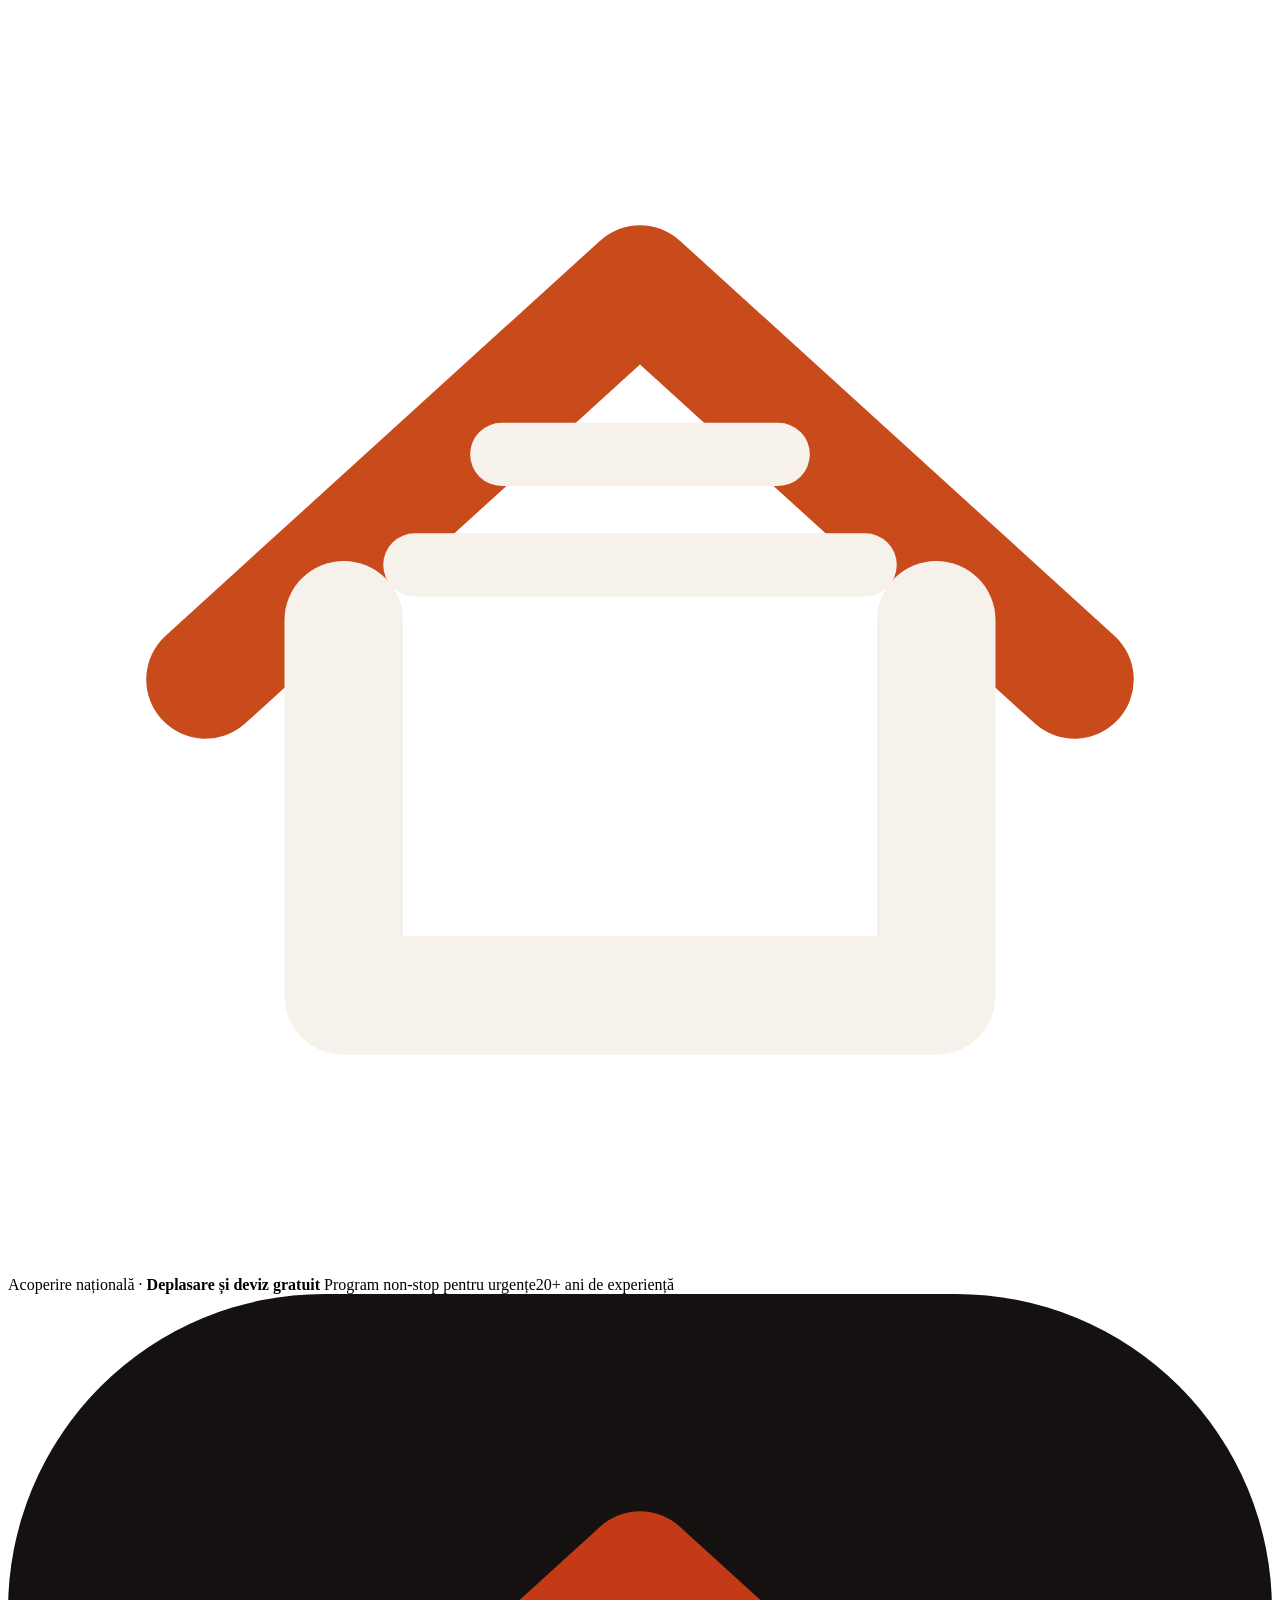
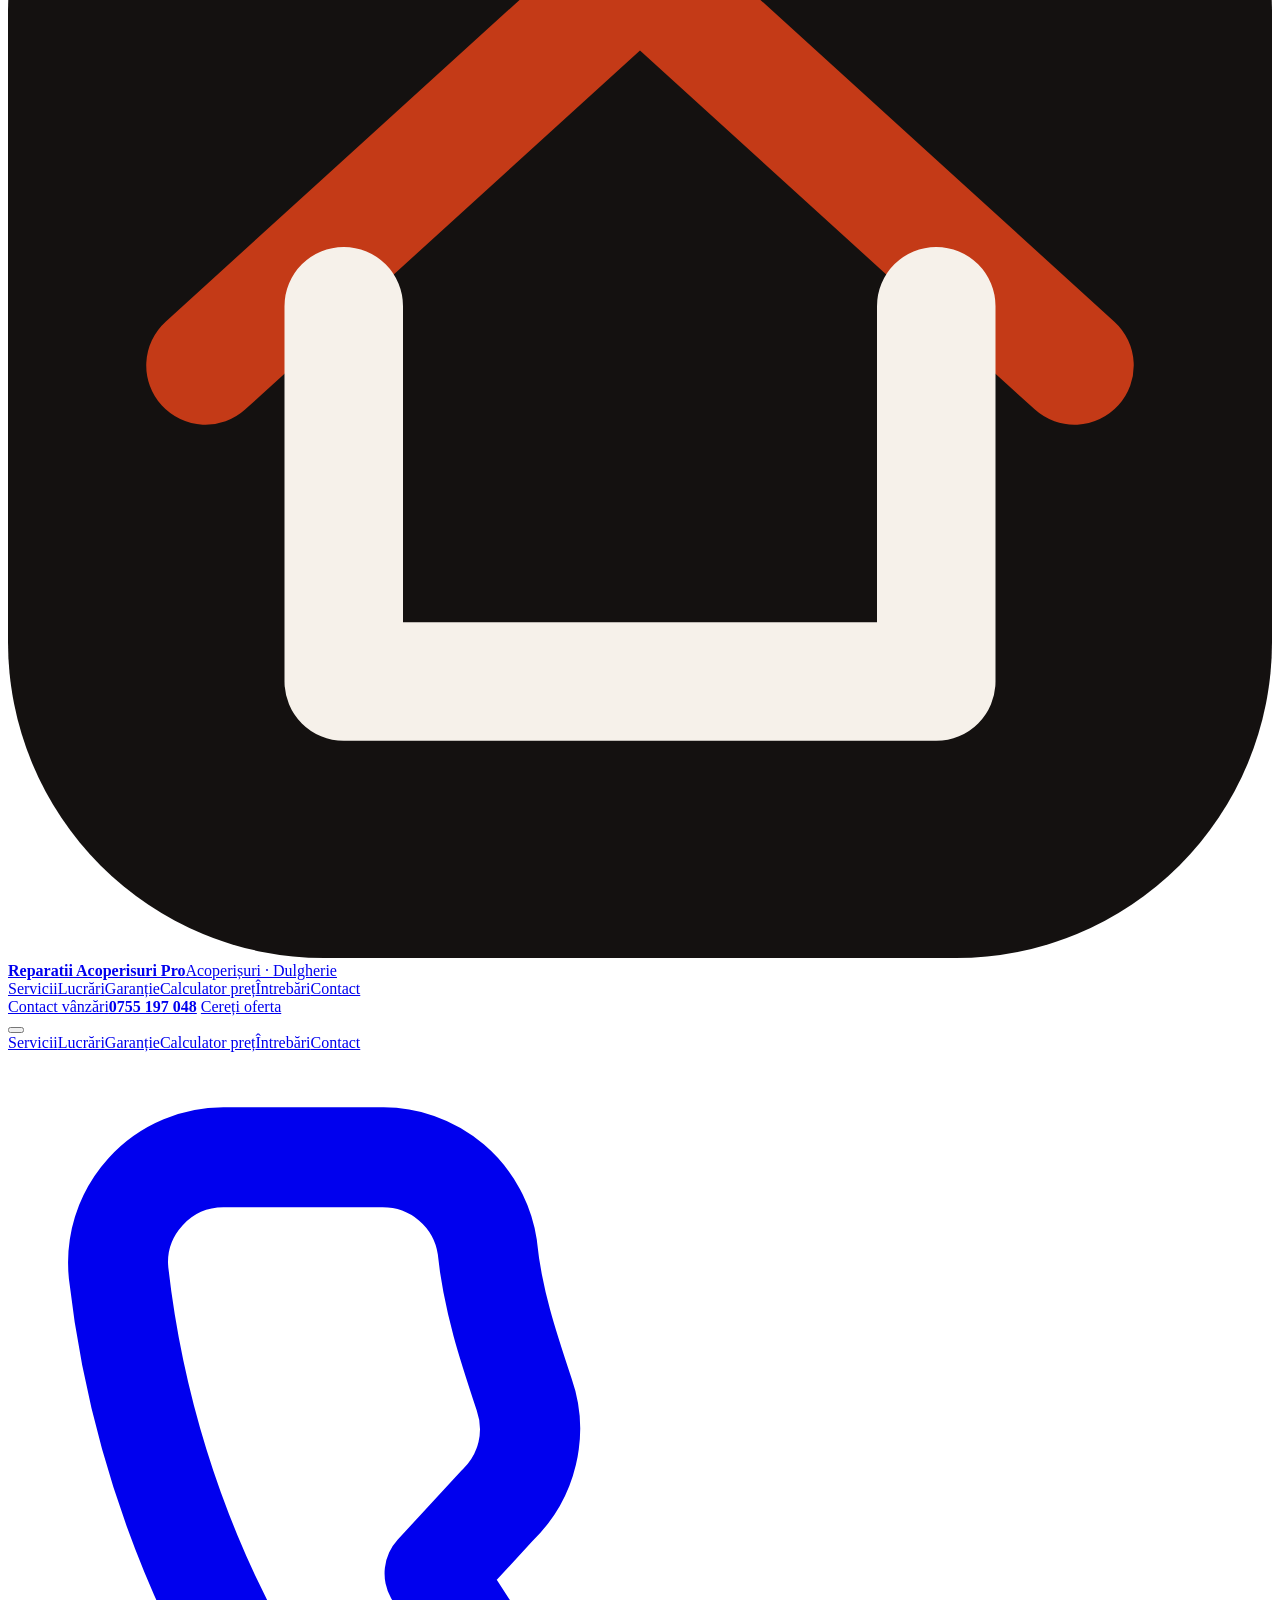
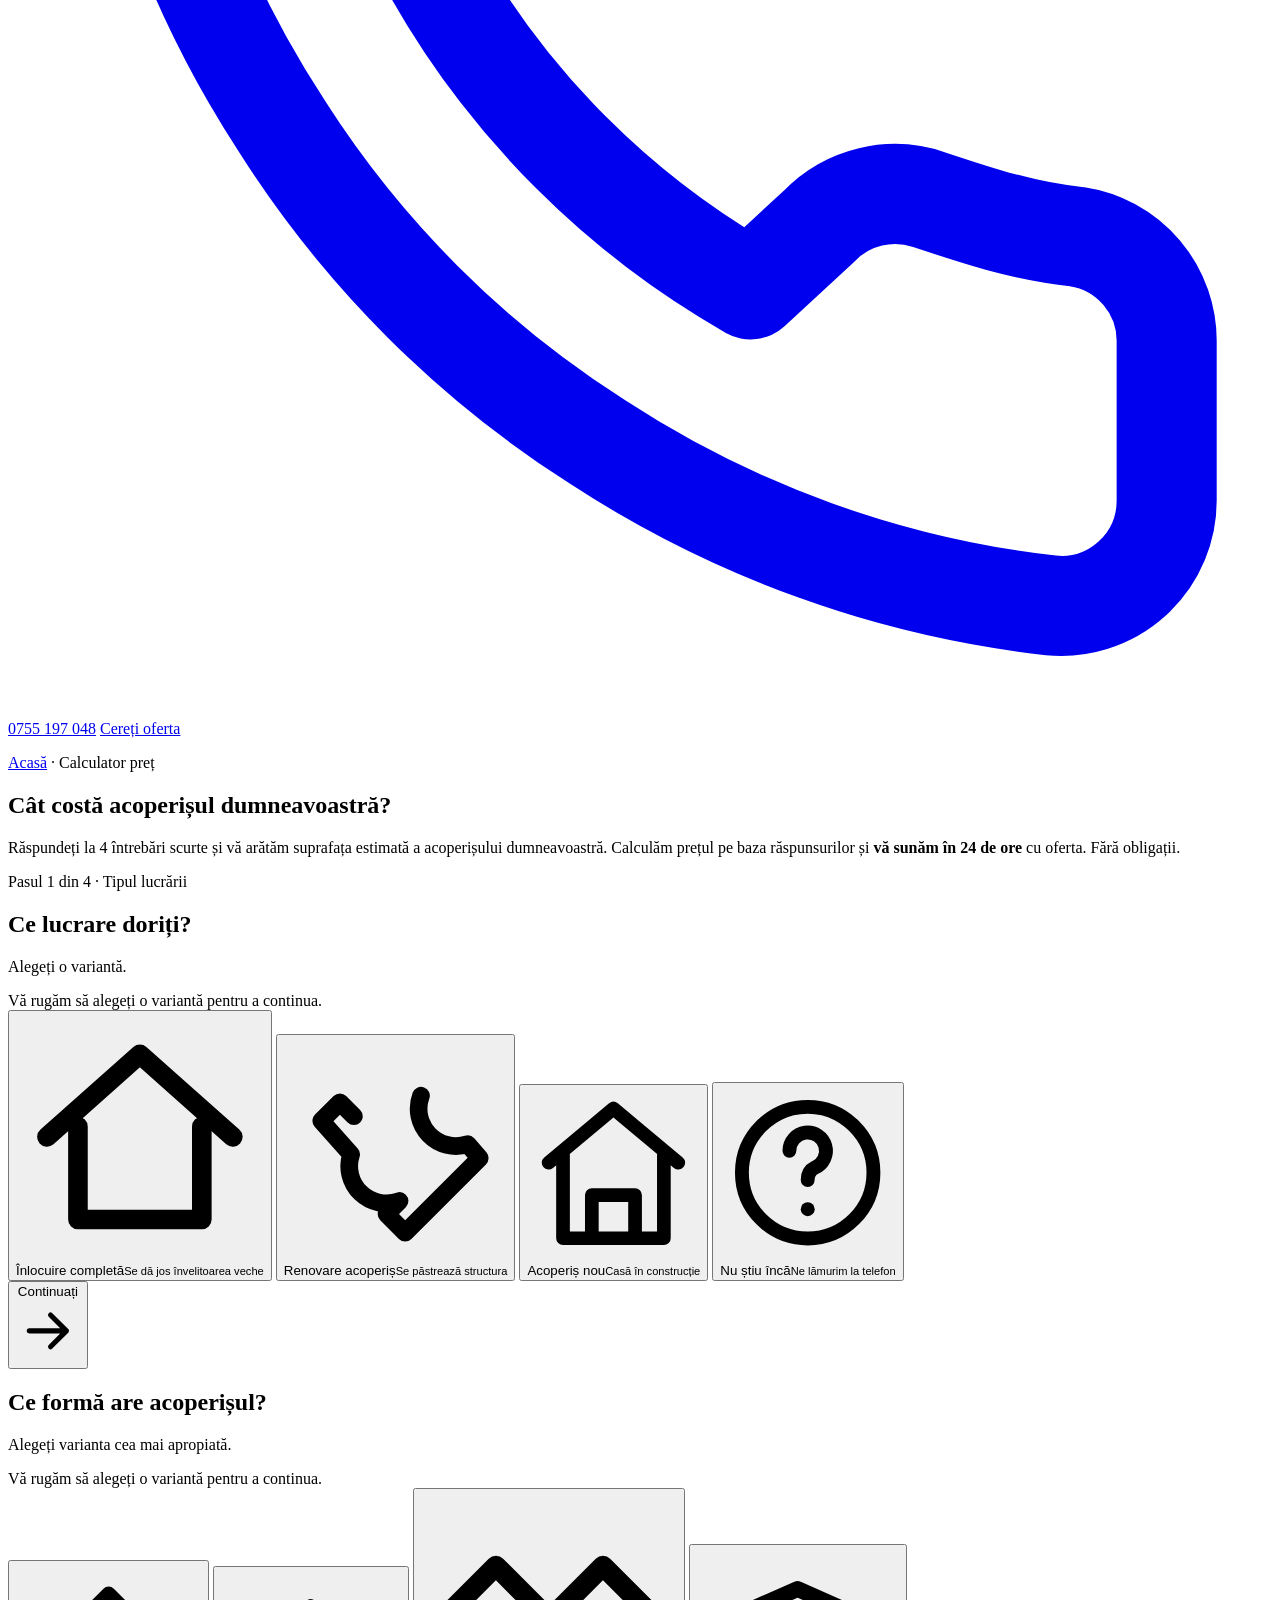
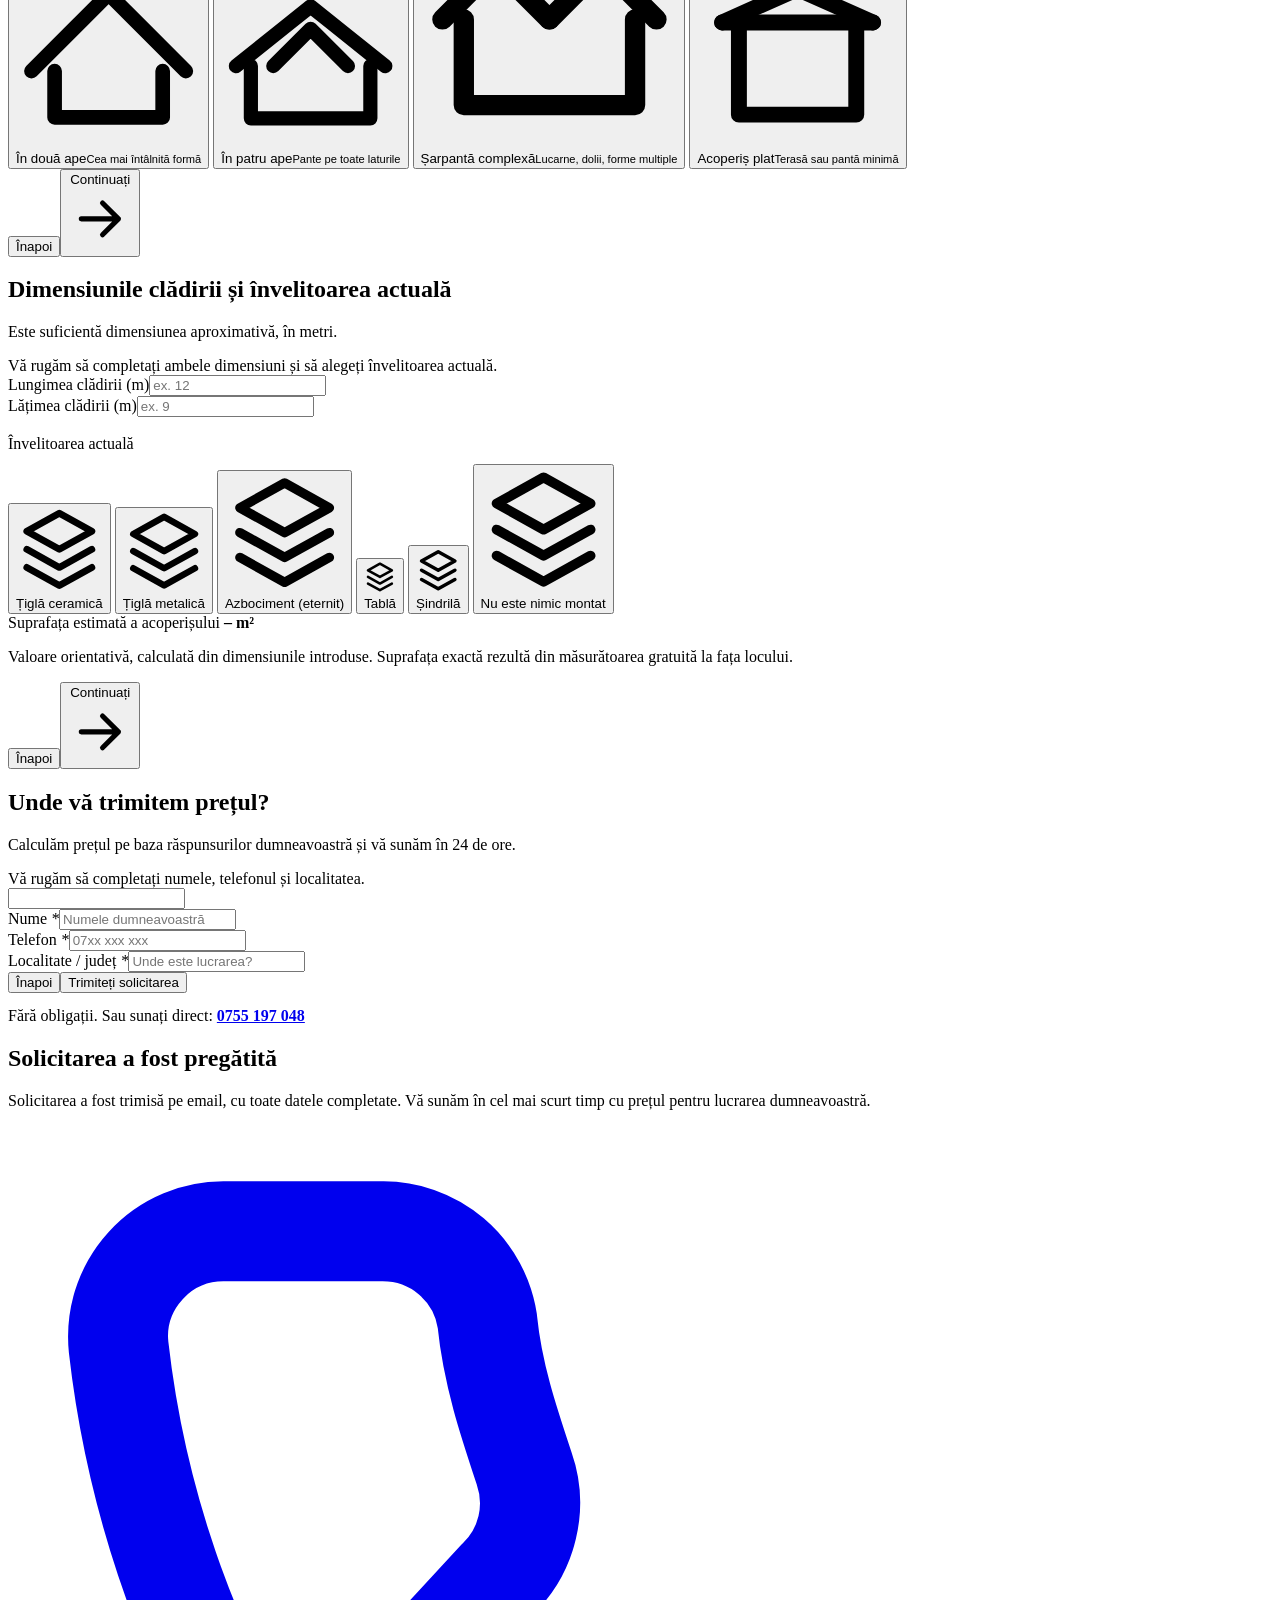
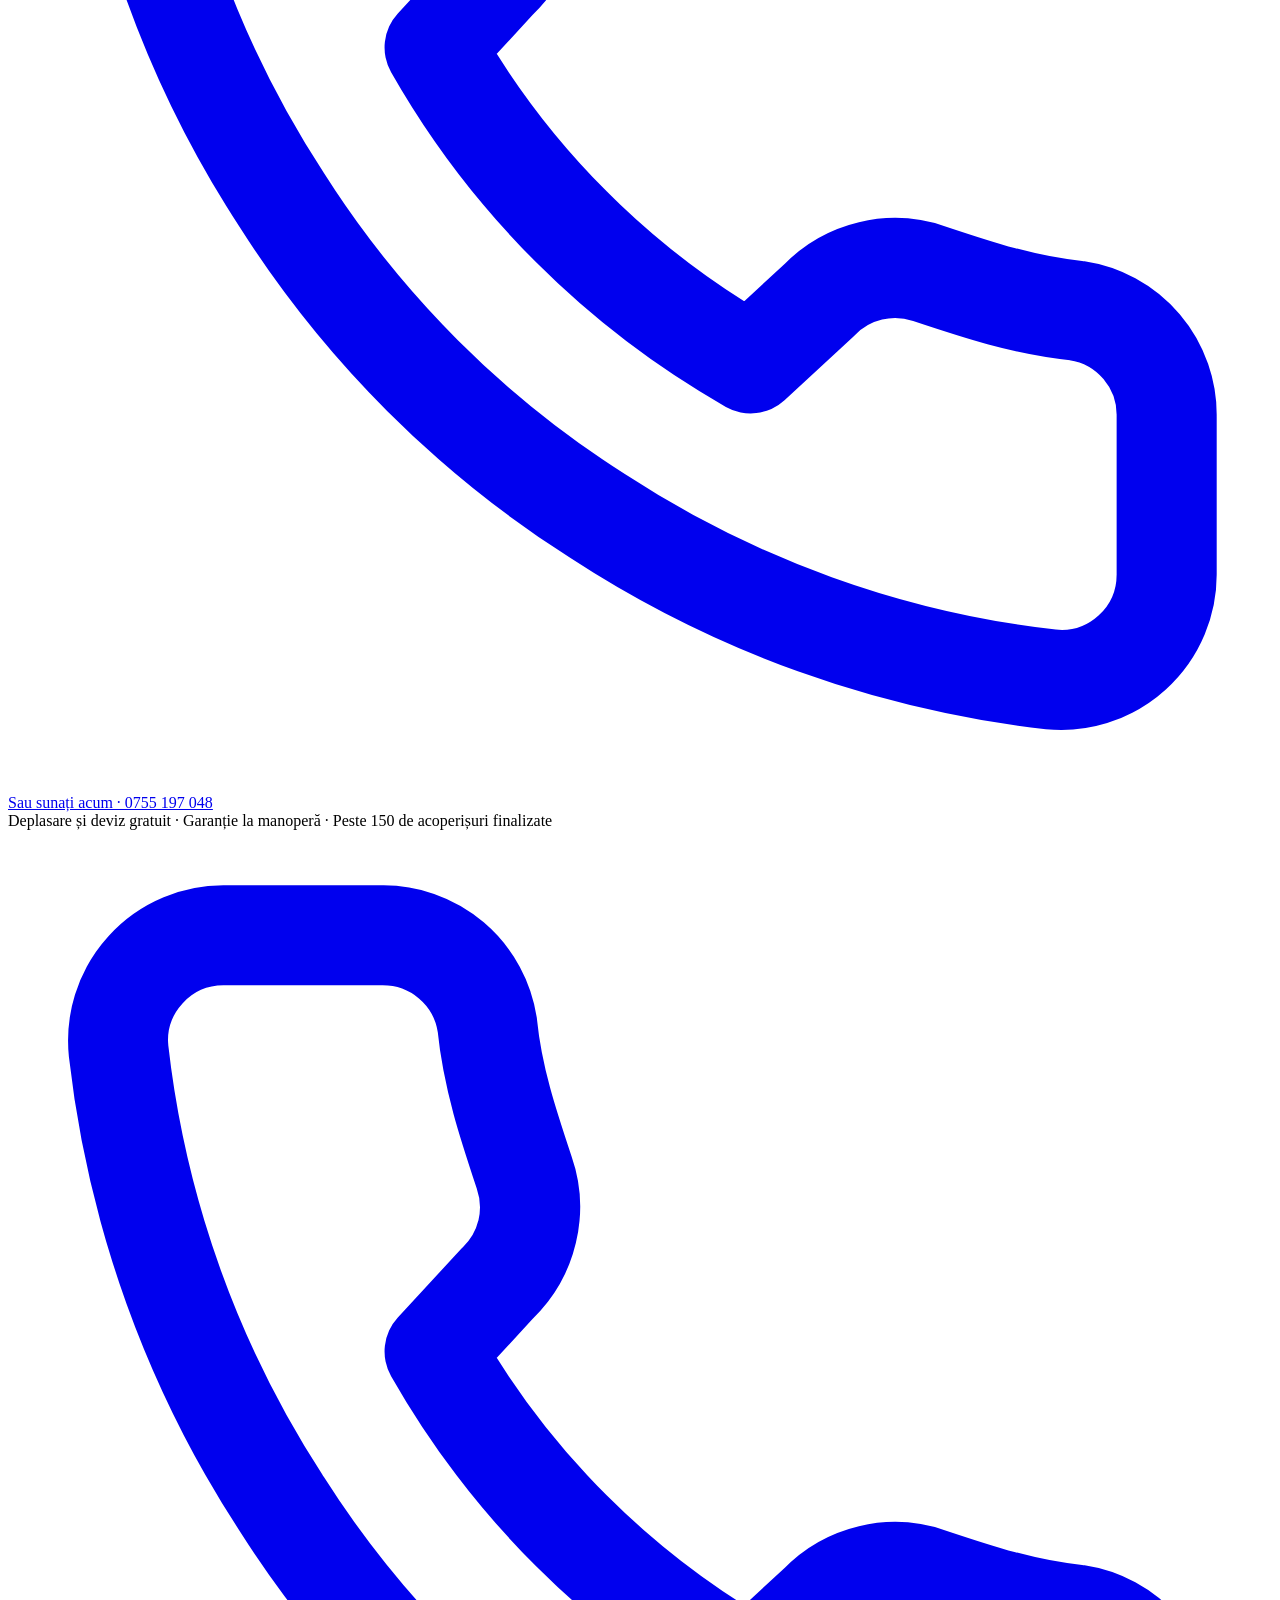
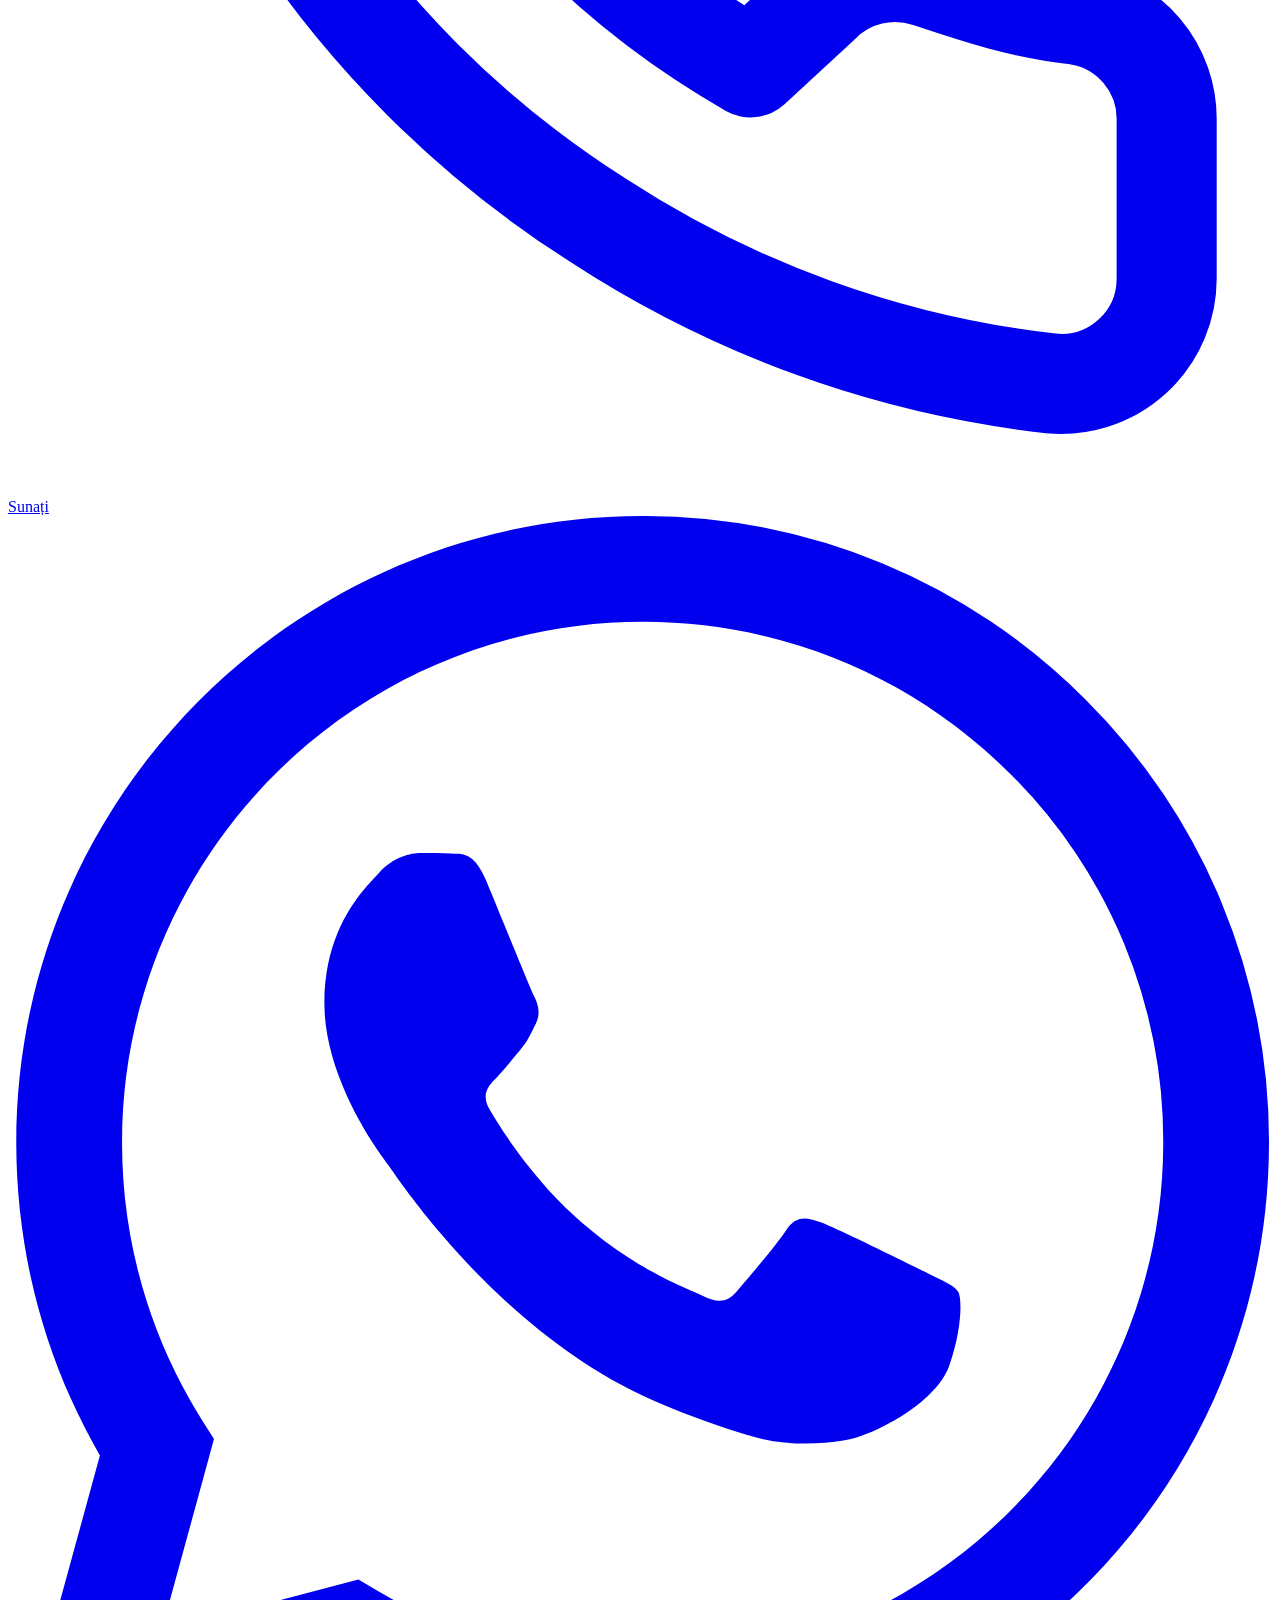
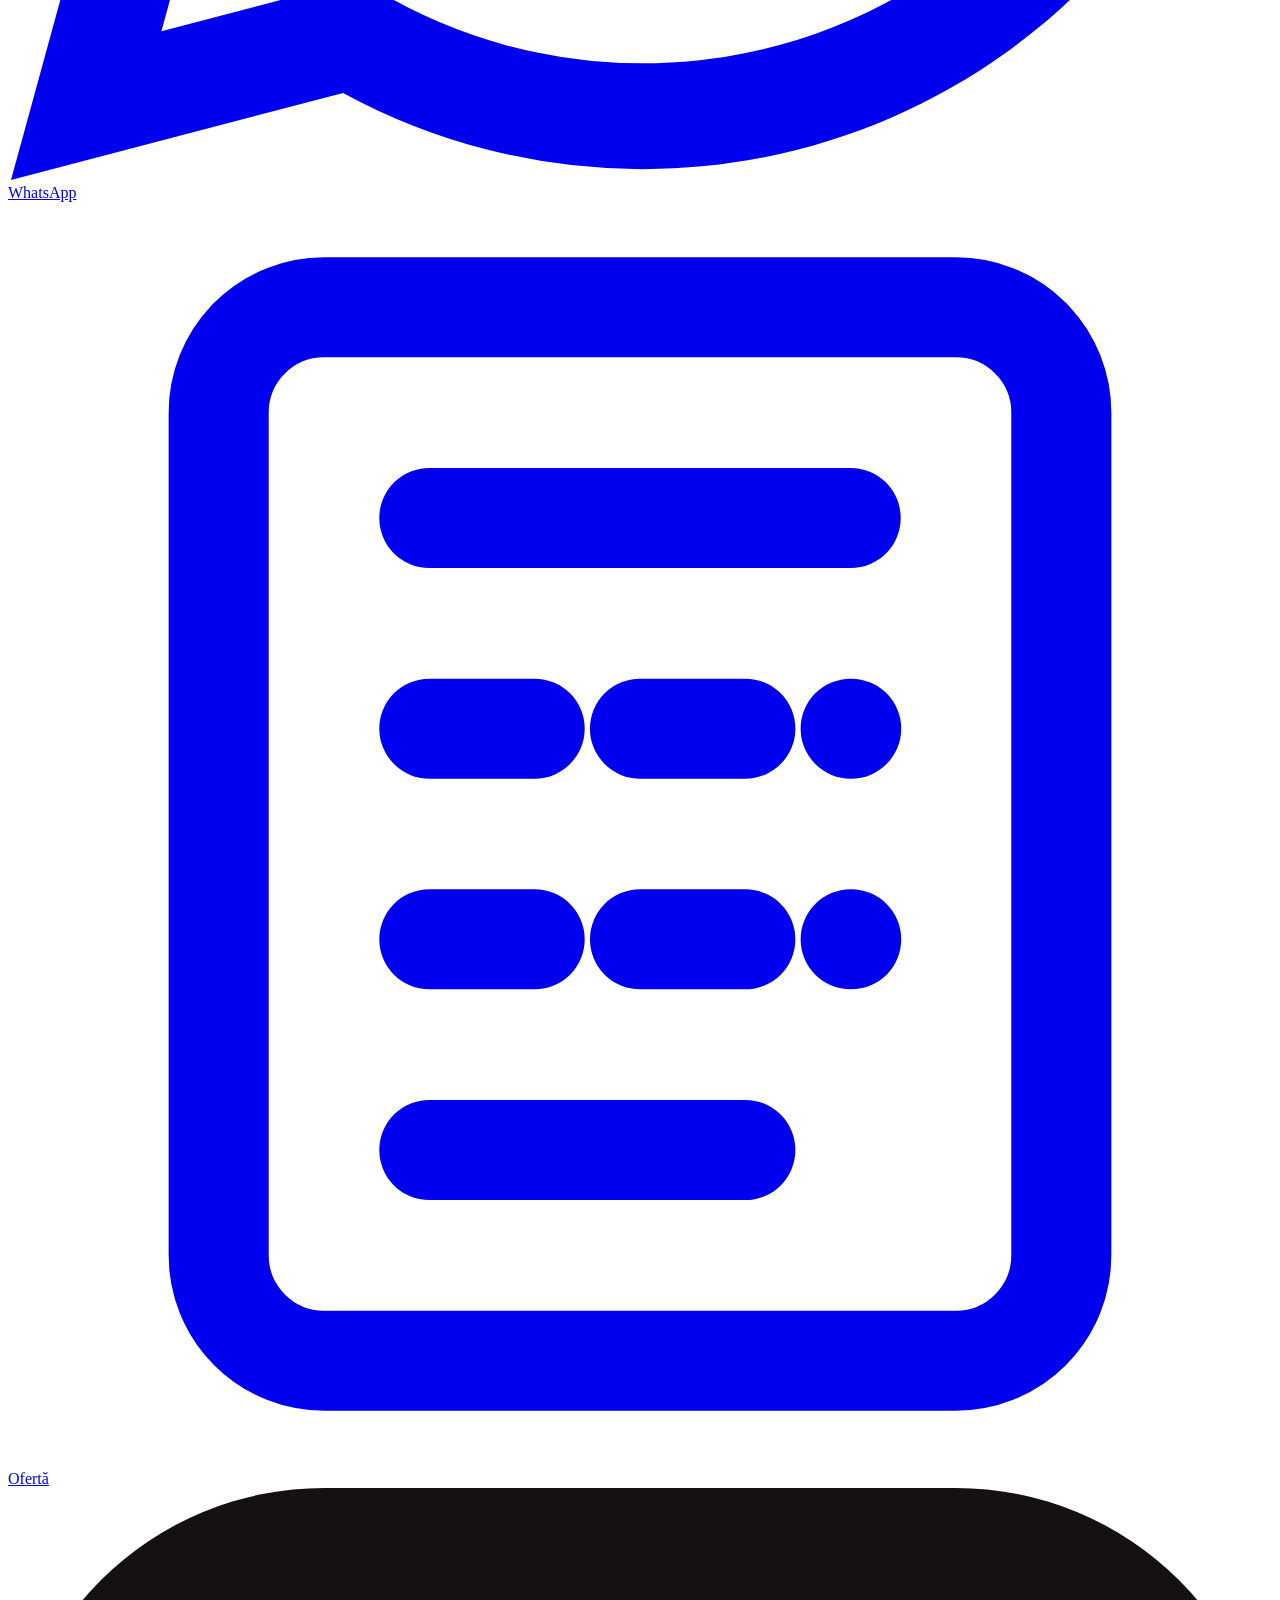
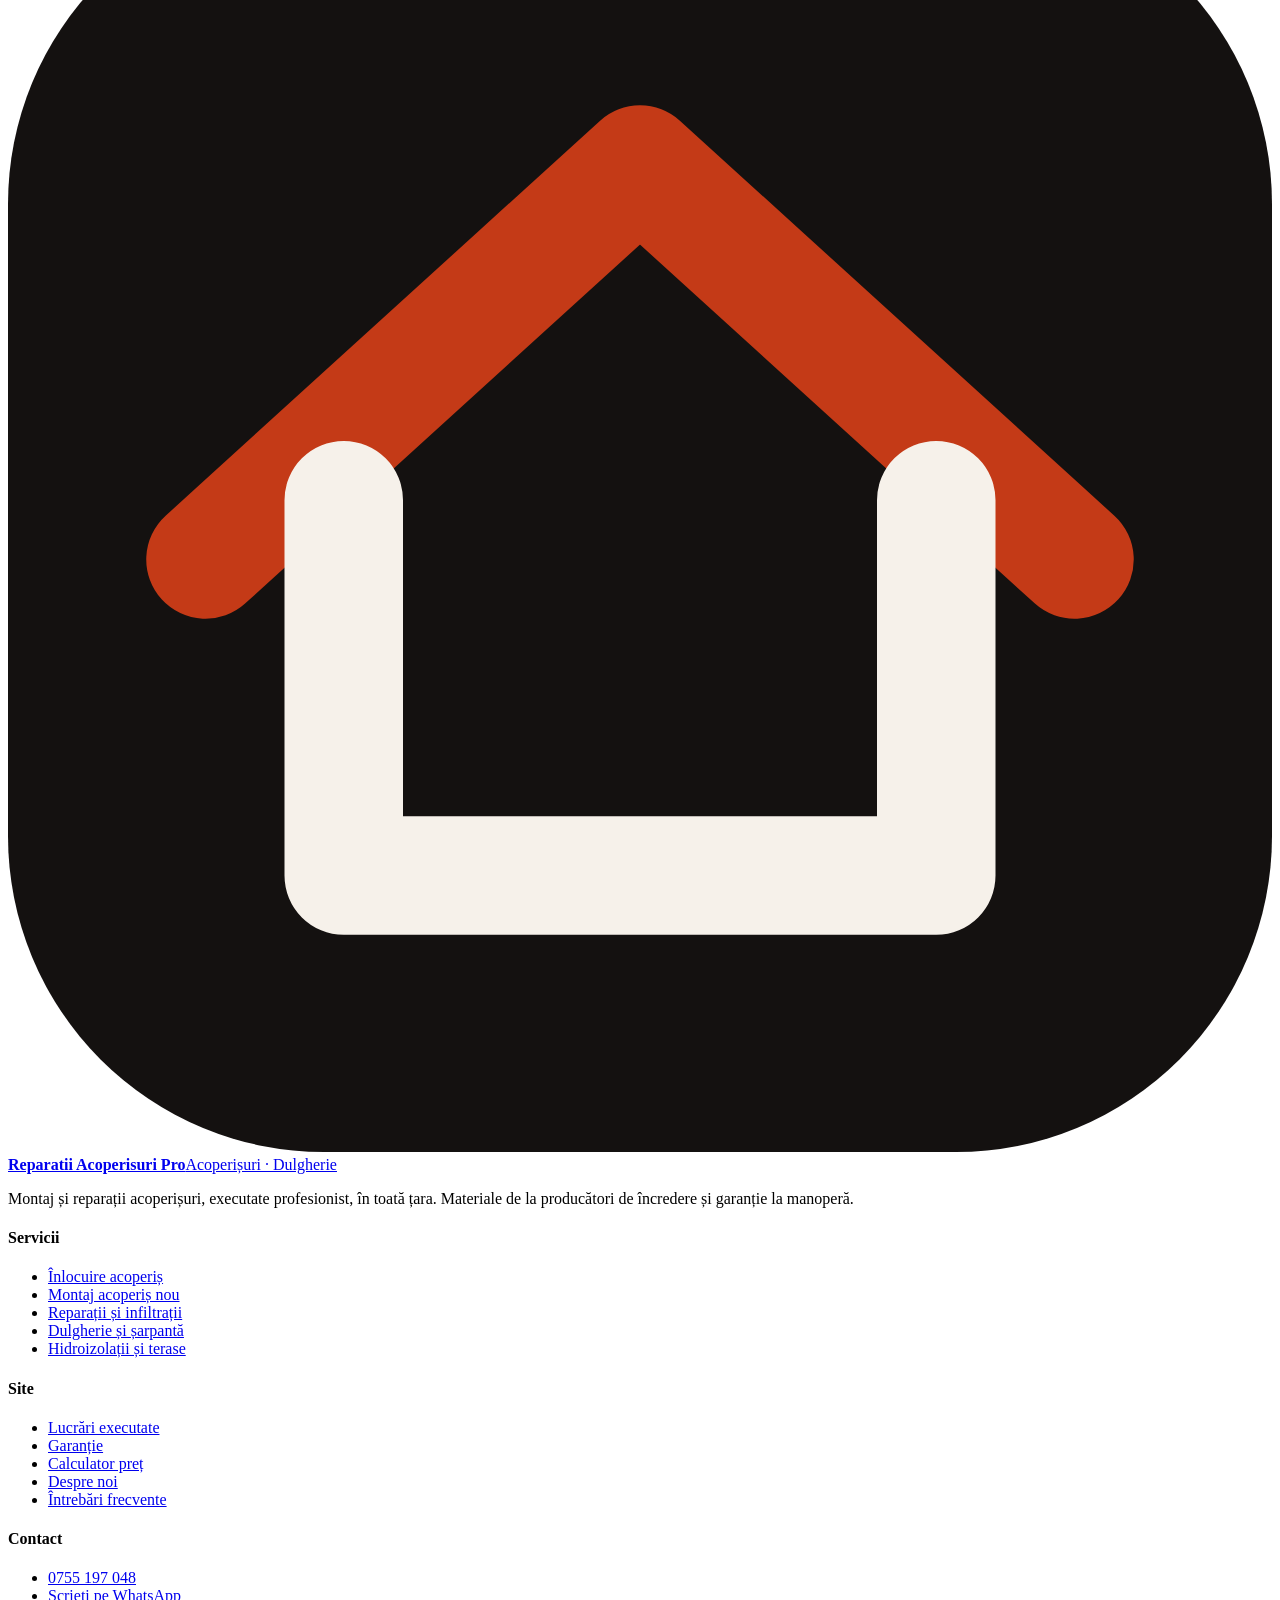
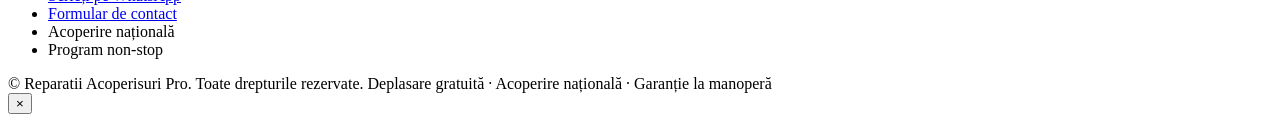
==== commit b3c8c62e: "Serve from /reparatiipro/ project path (no custom domain yet)" ====
--- a/calculator-pret/index.html
+++ b/calculator-pret/index.html
@@ -5,7 +5,7 @@
 <meta name="viewport" content="width=device-width, initial-scale=1">
 <title>Calculator preț acoperiș — aflați suprafața acoperișului | Reparatii Acoperisuri Pro</title>
 <meta name="description" content="Calculați în 1 minut suprafața acoperișului dumneavoastră și primiți prețul prin telefon în 24 de ore. Deplasare și deviz gratuit, garanție la manoperă.">
-<link rel="canonical" href="https://reparatii-acoperisuri-pro.ro/calculator-pret/">
+<link rel="canonical" href="https://coredigital-cz.github.io/reparatiipro/calculator-pret/">
 <meta name="robots" content="index, follow, max-image-preview:large">
 <meta name="theme-color" content="#ffffff">
 <meta property="og:type" content="website">
@@ -13,12 +13,12 @@
 <meta property="og:site_name" content="Reparatii Acoperisuri Pro">
 <meta property="og:title" content="Calculator preț acoperiș — aflați suprafața acoperișului | Reparatii Acoperisuri Pro">
 <meta property="og:description" content="Calculați în 1 minut suprafața acoperișului dumneavoastră și primiți prețul prin telefon în 24 de ore. Deplasare și deviz gratuit, garanție la manoperă.">
-<meta property="og:url" content="https://reparatii-acoperisuri-pro.ro/calculator-pret/">
-<meta property="og:image" content="https://reparatii-acoperisuri-pro.ro/images/hero-1.webp">
-<link rel="icon" href="/favicon.svg" type="image/svg+xml">
-<link rel="manifest" href="/site.webmanifest">
-<link rel="stylesheet" href="/assets/fonts.css">
-<link rel="stylesheet" href="/assets/style.css">
+<meta property="og:url" content="https://coredigital-cz.github.io/reparatiipro/calculator-pret/">
+<meta property="og:image" content="https://coredigital-cz.github.io/reparatiipro/images/hero-1.webp">
+<link rel="icon" href="/reparatiipro/favicon.svg" type="image/svg+xml">
+<link rel="manifest" href="/reparatiipro/site.webmanifest">
+<link rel="stylesheet" href="/reparatiipro/assets/fonts.css">
+<link rel="stylesheet" href="/reparatiipro/assets/style.css">
 
 <!-- Google tag (gtag.js) -->
 <script async src="https://www.googletagmanager.com/gtag/js?id=AW-18389001468"></script>
@@ -47,26 +47,26 @@
 
 <header class="hdr">
   <div class="wrap">
-    <a class="brand" href="/"><svg viewBox="0 0 32 32" aria-hidden="true"><rect width="32" height="32" rx="8" fill="#141110"/><path d="M5 17 L16 7 L27 17" stroke="#c43a17" stroke-width="3" stroke-linecap="round" stroke-linejoin="round" fill="none"/><path d="M8.5 15.5 L8.5 25 L23.5 25 L23.5 15.5" stroke="#F6F1EA" stroke-width="3" stroke-linecap="round" stroke-linejoin="round" fill="none"/></svg><span class="brand-t"><b>Reparatii Acoperisuri Pro</b><span>Acoperișuri · Dulgherie</span></span></a>
-    <nav class="nav"><a href="/servicii/">Servicii</a><a href="/lucrari/">Lucrări</a><a href="/recenzii/">Garanție</a><a href="/calculator-pret/" class="on">Calculator preț</a><a href="/intrebari-frecvente/">Întrebări</a><a href="/contact/">Contact</a></nav>
+    <a class="brand" href="/reparatiipro/"><svg viewBox="0 0 32 32" aria-hidden="true"><rect width="32" height="32" rx="8" fill="#141110"/><path d="M5 17 L16 7 L27 17" stroke="#c43a17" stroke-width="3" stroke-linecap="round" stroke-linejoin="round" fill="none"/><path d="M8.5 15.5 L8.5 25 L23.5 25 L23.5 15.5" stroke="#F6F1EA" stroke-width="3" stroke-linecap="round" stroke-linejoin="round" fill="none"/></svg><span class="brand-t"><b>Reparatii Acoperisuri Pro</b><span>Acoperișuri · Dulgherie</span></span></a>
+    <nav class="nav"><a href="/reparatiipro/servicii/">Servicii</a><a href="/reparatiipro/lucrari/">Lucrări</a><a href="/reparatiipro/recenzii/">Garanție</a><a href="/reparatiipro/calculator-pret/" class="on">Calculator preț</a><a href="/reparatiipro/intrebari-frecvente/">Întrebări</a><a href="/reparatiipro/contact/">Contact</a></nav>
     <div class="hdr-cta">
       <a class="hdr-tel" href="tel:+40755197048"><span>Contact vânzări</span><b>0755 197 048</b></a>
-      <a class="btn btn-p btn-sm" href="/calculator-pret/">Cereți oferta</a>
+      <a class="btn btn-p btn-sm" href="/reparatiipro/calculator-pret/">Cereți oferta</a>
     </div>
     <button class="burger" aria-label="Meniu" aria-expanded="false"><span></span></button>
   </div>
   <nav class="mnav">
-    <a href="/servicii/">Servicii</a><a href="/lucrari/">Lucrări</a><a href="/recenzii/">Garanție</a><a href="/calculator-pret/" class="on">Calculator preț</a><a href="/intrebari-frecvente/">Întrebări</a><a href="/contact/">Contact</a>
+    <a href="/reparatiipro/servicii/">Servicii</a><a href="/reparatiipro/lucrari/">Lucrări</a><a href="/reparatiipro/recenzii/">Garanție</a><a href="/reparatiipro/calculator-pret/" class="on">Calculator preț</a><a href="/reparatiipro/intrebari-frecvente/">Întrebări</a><a href="/reparatiipro/contact/">Contact</a>
     <div class="m-act">
       <a class="btn btn-d btn-blk" href="tel:+40755197048"><svg viewBox="0 0 24 24" fill="none" stroke="currentColor" stroke-width="1.9" stroke-linecap="round" stroke-linejoin="round" aria-hidden="true"><path d="M22 16.9v3a2 2 0 0 1-2.2 2 19.8 19.8 0 0 1-8.6-3.1 19.5 19.5 0 0 1-6-6A19.8 19.8 0 0 1 2.1 4.2 2 2 0 0 1 4.1 2h3a2 2 0 0 1 2 1.7c.1 1 .4 1.9.7 2.8a2 2 0 0 1-.5 2.1L8.1 9.9a16 16 0 0 0 6 6l1.3-1.2a2 2 0 0 1 2.1-.5c.9.3 1.8.6 2.8.7a2 2 0 0 1 1.7 2z"/></svg> 0755 197 048</a>
-      <a class="btn btn-p btn-blk" href="/calculator-pret/">Cereți oferta</a>
+      <a class="btn btn-p btn-blk" href="/reparatiipro/calculator-pret/">Cereți oferta</a>
     </div>
   </nav>
 </header>
 <main>
 <section class="calc-hero">
   <div class="wrap">
-    <p class="crumb"><a href="/">Acasă</a> · Calculator preț</p>
+    <p class="crumb"><a href="/reparatiipro/">Acasă</a> · Calculator preț</p>
     <h1>Cât costă acoperișul dumneavoastră?</h1>
     <p>Răspundeți la 4 întrebări scurte și vă arătăm suprafața estimată a acoperișului dumneavoastră. Calculăm prețul pe baza răspunsurilor și <b>vă sunăm în 24 de ore</b> cu oferta. Fără obligații.</p>
   </div>
@@ -161,32 +161,32 @@
 </main><nav class="bar" aria-label="Acțiuni rapide">
   <a class="b1" href="tel:+40755197048"><svg viewBox="0 0 24 24" fill="none" stroke="currentColor" stroke-width="1.9" stroke-linecap="round" stroke-linejoin="round" aria-hidden="true"><path d="M22 16.9v3a2 2 0 0 1-2.2 2 19.8 19.8 0 0 1-8.6-3.1 19.5 19.5 0 0 1-6-6A19.8 19.8 0 0 1 2.1 4.2 2 2 0 0 1 4.1 2h3a2 2 0 0 1 2 1.7c.1 1 .4 1.9.7 2.8a2 2 0 0 1-.5 2.1L8.1 9.9a16 16 0 0 0 6 6l1.3-1.2a2 2 0 0 1 2.1-.5c.9.3 1.8.6 2.8.7a2 2 0 0 1 1.7 2z"/></svg><span>Sunați</span></a>
   <a class="b2" href="https://wa.me/40755197048?text=Bun%C4%83%20ziua%21%20A%C8%99%20dori%20o%20ofert%C4%83%20pentru%20lucr%C4%83ri%20la%20acoperi%C8%99." target="_blank" rel="noopener"><svg viewBox="0 0 24 24" fill="currentColor" aria-hidden="true"><path d="M17.472 14.382c-.297-.149-1.758-.867-2.03-.967-.273-.099-.471-.148-.67.15-.197.297-.767.966-.94 1.164-.173.199-.347.223-.644.075-.297-.15-1.255-.463-2.39-1.475-.883-.788-1.48-1.761-1.653-2.059-.173-.297-.018-.458.13-.606.134-.133.298-.347.446-.52.149-.174.198-.298.298-.497.099-.198.05-.371-.025-.52-.075-.149-.669-1.612-.916-2.207-.242-.579-.487-.5-.669-.51-.173-.008-.371-.01-.57-.01-.198 0-.52.074-.792.372-.272.297-1.04 1.016-1.04 2.479 0 1.462 1.065 2.875 1.213 3.074.149.198 2.096 3.2 5.077 4.487.709.306 1.262.489 1.694.625.712.227 1.36.195 1.871.118.571-.085 1.758-.719 2.006-1.413.248-.694.248-1.289.173-1.413-.074-.124-.272-.198-.57-.347m-5.421 7.403h-.004a9.87 9.87 0 01-5.031-1.378l-.361-.214-3.741.982.998-3.648-.235-.374a9.86 9.86 0 01-1.51-5.26c.001-5.45 4.436-9.884 9.888-9.884 2.64 0 5.122 1.03 6.988 2.898a9.825 9.825 0 012.893 6.994c-.003 5.45-4.437 9.884-9.885 9.884m8.413-18.297A11.815 11.815 0 0012.05 0C5.495 0 .16 5.335.157 11.892c0 2.096.547 4.142 1.588 5.945L.057 24l6.305-1.654a11.882 11.882 0 005.683 1.448h.005c6.554 0 11.89-5.335 11.893-11.893a11.821 11.821 0 00-3.48-8.413Z"/></svg><span>WhatsApp</span></a>
-  <a class="b3" href="/calculator-pret/"><svg viewBox="0 0 24 24" fill="none" stroke="currentColor" stroke-width="1.9" stroke-linecap="round" stroke-linejoin="round" aria-hidden="true"><rect x="4" y="2" width="16" height="20" rx="2"/><path d="M8 6h8M8 10h2M12 10h2M16 10h.01M8 14h2M12 14h2M16 14h.01M8 18h6"/></svg><span>Ofertă</span></a>
+  <a class="b3" href="/reparatiipro/calculator-pret/"><svg viewBox="0 0 24 24" fill="none" stroke="currentColor" stroke-width="1.9" stroke-linecap="round" stroke-linejoin="round" aria-hidden="true"><rect x="4" y="2" width="16" height="20" rx="2"/><path d="M8 6h8M8 10h2M12 10h2M16 10h.01M8 14h2M12 14h2M16 14h.01M8 18h6"/></svg><span>Ofertă</span></a>
 </nav><footer class="ftr">
   <div class="wrap">
     <div class="ftr-g">
       <div>
-        <a class="brand" href="/"><svg viewBox="0 0 32 32" aria-hidden="true"><rect width="32" height="32" rx="8" fill="#141110"/><path d="M5 17 L16 7 L27 17" stroke="#c43a17" stroke-width="3" stroke-linecap="round" stroke-linejoin="round" fill="none"/><path d="M8.5 15.5 L8.5 25 L23.5 25 L23.5 15.5" stroke="#F6F1EA" stroke-width="3" stroke-linecap="round" stroke-linejoin="round" fill="none"/></svg><span class="brand-t"><b>Reparatii Acoperisuri Pro</b><span>Acoperișuri · Dulgherie</span></span></a>
+        <a class="brand" href="/reparatiipro/"><svg viewBox="0 0 32 32" aria-hidden="true"><rect width="32" height="32" rx="8" fill="#141110"/><path d="M5 17 L16 7 L27 17" stroke="#c43a17" stroke-width="3" stroke-linecap="round" stroke-linejoin="round" fill="none"/><path d="M8.5 15.5 L8.5 25 L23.5 25 L23.5 15.5" stroke="#F6F1EA" stroke-width="3" stroke-linecap="round" stroke-linejoin="round" fill="none"/></svg><span class="brand-t"><b>Reparatii Acoperisuri Pro</b><span>Acoperișuri · Dulgherie</span></span></a>
         <p class="fdesc">Montaj și reparații acoperișuri, executate profesionist, în toată țara. Materiale de la producători de încredere și garanție la manoperă.</p>
       </div>
       <div>
         <h4>Servicii</h4>
         <ul>
-          <li><a href="/servicii/">Înlocuire acoperiș</a></li>
-          <li><a href="/servicii/">Montaj acoperiș nou</a></li>
-          <li><a href="/servicii/">Reparații și infiltrații</a></li>
-          <li><a href="/servicii/">Dulgherie și șarpantă</a></li>
-          <li><a href="/servicii/">Hidroizolații și terase</a></li>
+          <li><a href="/reparatiipro/servicii/">Înlocuire acoperiș</a></li>
+          <li><a href="/reparatiipro/servicii/">Montaj acoperiș nou</a></li>
+          <li><a href="/reparatiipro/servicii/">Reparații și infiltrații</a></li>
+          <li><a href="/reparatiipro/servicii/">Dulgherie și șarpantă</a></li>
+          <li><a href="/reparatiipro/servicii/">Hidroizolații și terase</a></li>
         </ul>
       </div>
       <div>
         <h4>Site</h4>
         <ul>
-          <li><a href="/lucrari/">Lucrări executate</a></li>
-          <li><a href="/recenzii/">Garanție</a></li>
-          <li><a href="/calculator-pret/">Calculator preț</a></li>
-          <li><a href="/despre/">Despre noi</a></li>
-          <li><a href="/intrebari-frecvente/">Întrebări frecvente</a></li>
+          <li><a href="/reparatiipro/lucrari/">Lucrări executate</a></li>
+          <li><a href="/reparatiipro/recenzii/">Garanție</a></li>
+          <li><a href="/reparatiipro/calculator-pret/">Calculator preț</a></li>
+          <li><a href="/reparatiipro/despre/">Despre noi</a></li>
+          <li><a href="/reparatiipro/intrebari-frecvente/">Întrebări frecvente</a></li>
         </ul>
       </div>
       <div>
@@ -194,7 +194,7 @@
         <ul>
           <li><a href="tel:+40755197048">0755 197 048</a></li>
           <li><a href="https://wa.me/40755197048?text=Bun%C4%83%20ziua%21%20A%C8%99%20dori%20o%20ofert%C4%83%20pentru%20lucr%C4%83ri%20la%20acoperi%C8%99." target="_blank" rel="noopener">Scrieți pe WhatsApp</a></li>
-          <li><a href="/contact/">Formular de contact</a></li>
+          <li><a href="/reparatiipro/contact/">Formular de contact</a></li>
           <li>Acoperire națională</li>
           <li>Program non-stop</li>
         </ul>
@@ -207,6 +207,6 @@
   </div>
 </footer>
 <div class="lb" id="lb"><button class="lb-x" aria-label="Închide">×</button><img src="" alt=""></div>
-<script src="/assets/script.js" defer></script>
+<script src="/reparatiipro/assets/script.js" defer></script>
 </body>
 </html>
